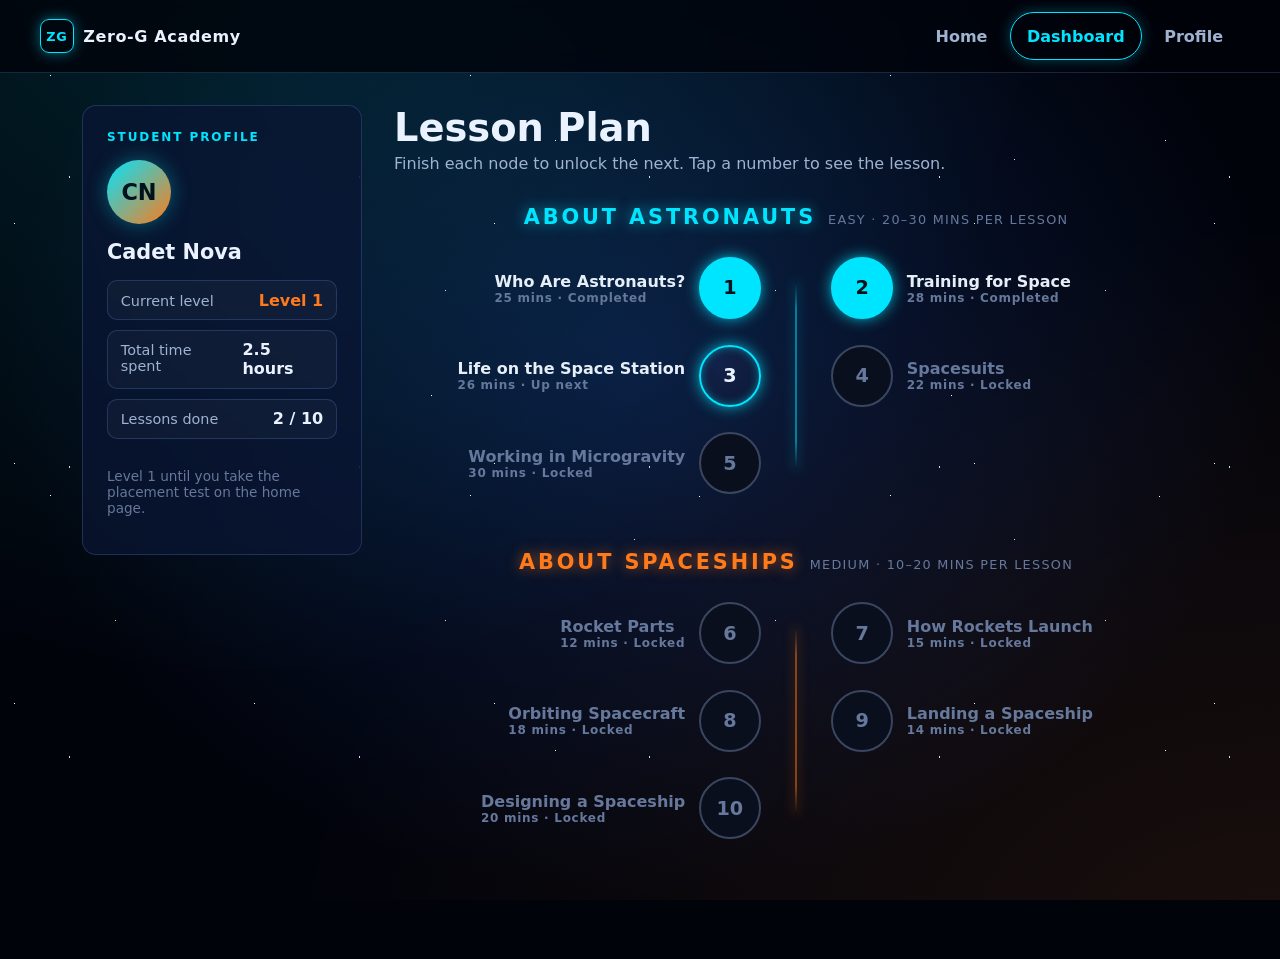
==== dashboard.html @ 6b1d4c98 "Implement platform UI, placement test, and lesson skill tree Co-Authored-By: Claude Haiku 5.5 <norep" ====
<!doctype html>
<html lang="en">
<head>
  <meta charset="utf-8">
  <meta name="viewport" content="width=device-width, initial-scale=1, viewport-fit=cover">
  <title>Dashboard | Zero-G Academy</title>
  <link rel="stylesheet" href="styles.css">
</head>
<body>

  <header class="topnav">
    <a class="brand" href="index.html">
      <span class="brand-mark" aria-hidden="true">ZG</span>
      <span>Zero-G Academy</span>
    </a>
    <nav aria-label="Main">
      <ul class="nav-links">
        <li><a class="nav-link" href="index.html">Home</a></li>
        <li><a class="nav-link" href="dashboard.html" aria-current="page">Dashboard</a></li>
        <li><a class="nav-link" href="#profile">Profile</a></li>
      </ul>
    </nav>
  </header>

  <div class="dash-layout">

    <aside id="profile" class="profile" aria-labelledby="profile-title">
      <h2 id="profile-title">Student Profile</h2>
      <div class="avatar" aria-hidden="true">CN</div>
      <p id="profile-name" class="profile-name">Cadet Nova</p>
      <dl class="stat-list">
        <div class="stat">
          <dt>Current level</dt>
          <dd id="stat-level" class="accent">Level 1</dd>
        </div>
        <div class="stat">
          <dt>Total time spent</dt>
          <dd id="stat-time">2.5 hours</dd>
        </div>
        <div class="stat">
          <dt>Lessons done</dt>
          <dd id="stat-done">0 / 10</dd>
        </div>
      </dl>
      <p id="placement-note" class="small"></p>
    </aside>

    <main class="dash-main">
      <div class="dash-head">
        <h1>Lesson Plan</h1>
        <p>Finish each node to unlock the next. Tap a number to see the lesson.</p>
      </div>
      <div id="tree"></div>
    </main>

  </div>

  <!-- Lesson detail modal -->
  <dialog id="lesson-dialog" aria-labelledby="lesson-title">
    <div class="modal-body">
      <div class="modal-image" id="lesson-image" role="img" aria-label="Placeholder image">Image coming soon</div>
      <div>
        <p id="lesson-kicker" class="kicker"></p>
        <h2 id="lesson-title" class="modal-title"></h2>
      </div>
      <p id="lesson-description" class="modal-text"></p>
      <div class="meta-row">
        <span id="lesson-time" class="pill"></span>
        <span id="lesson-status" class="pill"></span>
      </div>
      <ul id="lesson-submodules" class="submodules" aria-label="Sub-modules"></ul>
      <p id="lesson-note" class="modal-note" role="status" aria-live="polite"></p>
      <div class="modal-actions">
        <button id="lesson-close" class="btn btn-orange-ghost" type="button">Close</button>
        <button id="lesson-start" class="btn btn-cyan" type="button">Start lesson</button>
      </div>
    </div>
  </dialog>

  <script>
    (() => {
      const PROFILE_KEY = "zga.profile.v1";

      /** Mock student data. Total time is 150 minutes, shown as 2.5 hours. */
      const MOCK = {
        username: "Cadet Nova",
        totalMinutes: 150,
        completedIds: [1, 2],     // mock progress: nodes 1 and 2 are done
      };

      const GROUPS = {
        astronauts: { title: "About Astronauts", difficulty: "Easy", window: "20–30 mins", tier: "easy" },
        spaceships: { title: "About Spaceships", difficulty: "Medium", window: "10–20 mins", tier: "medium" },
      };

      /** Nodes 1–10 in path order. `minutes` is the estimate and sits inside the group's window. */
      const LESSONS = [
        { id: 1,  group: "astronauts", title: "Who Are Astronauts?",
          description: "Meet the people trained to live and work in space.", minutes: 25 },
        { id: 2,  group: "astronauts", title: "Training for Space",
          description: "See how astronauts practise for weightlessness, teamwork and emergencies.", minutes: 28 },
        { id: 3,  group: "astronauts", title: "Life on the Space Station",
          description: "Explore daily routines, sleep and exercise aboard the International Space Station.", minutes: 26 },
        { id: 4,  group: "astronauts", title: "Spacesuits",
          description: "Learn why a spacesuit is a tiny spaceship that keeps you alive outside.", minutes: 22 },
        { id: 5,  group: "astronauts", title: "Working in Microgravity",
          description: "Discover how tools, food and bodies behave when everything floats.", minutes: 30 },
        { id: 6,  group: "spaceships", title: "Rocket Parts",
          description: "Name the main parts of a rocket: engines, fuel tanks and the nose cone.", minutes: 12 },
        { id: 7,  group: "spaceships", title: "How Rockets Launch",
          description: "Follow a launch from the pad to orbit, step by step.", minutes: 15 },
        { id: 8,  group: "spaceships", title: "Orbiting Spacecraft",
          description: "Find out why spacecraft keep moving around Earth instead of falling down.", minutes: 18 },
        { id: 9,  group: "spaceships", title: "Landing a Spaceship",
          description: "Understand heat shields, parachutes and landing legs.", minutes: 14 },
        { id: 10, group: "spaceships", title: "Designing a Spaceship",
          description: "Sketch a spaceship that carries people safely on a long trip.", minutes: 20 },
      ];

      const $ = (id) => document.getElementById(id);
      const dialog = $("lesson-dialog");

      /** Sequential rule: a node is done if completed, current if it is the first not done, else locked. */
      function statusOf(id) {
        if (MOCK.completedIds.includes(id)) return "done";
        const firstOpen = LESSONS.find((l) => !MOCK.completedIds.includes(l.id));
        return firstOpen && firstOpen.id === id ? "current" : "locked";
      }

      const STATUS_TEXT = { done: "Completed", current: "Up next", locked: "Locked" };

      function readProfile() {
        try {
          return JSON.parse(localStorage.getItem(PROFILE_KEY) || "{}");
        } catch {
          return {};
        }
      }

      function renderProfile() {
        const profile = readProfile();
        const hasLevel = Number.isInteger(profile.placementLevel);

        $("profile-name").textContent = MOCK.username;
        $("stat-level").textContent = `Level ${hasLevel ? profile.placementLevel : 1}`;
        $("stat-time").textContent = `${(MOCK.totalMinutes / 60).toFixed(1)} hours`;
        $("stat-done").textContent = `${MOCK.completedIds.length} / ${LESSONS.length}`;
        $("placement-note").textContent = hasLevel
          ? `Starting level from your placement test (${profile.placementScore} of 5 right).`
          : "Level 1 until you take the placement test on the home page.";
      }

      /** Build the two tier groups with the zig-zag node path. */
      function renderTree() {
        const tree = $("tree");
        for (const [key, group] of Object.entries(GROUPS)) {
          const section = document.createElement("section");
          section.className = `tree-group ${group.tier}`;
          section.setAttribute("aria-labelledby", `group-${key}`);

          const head = document.createElement("header");
          head.className = "group-head";
          const h2 = document.createElement("h2");
          h2.id = `group-${key}`;
          h2.textContent = group.title;
          const meta = document.createElement("span");
          meta.textContent = `${group.difficulty} · ${group.window} per lesson`;
          head.append(h2, meta);

          const list = document.createElement("ol");
          list.className = "nodes";

          LESSONS.filter((l) => l.group === key).forEach((lesson) => {
            const status = statusOf(lesson.id);

            const item = document.createElement("li");

            const node = document.createElement("button");
            node.type = "button";
            node.className = `node is-${status}`;
            node.textContent = String(lesson.id);
            node.setAttribute(
              "aria-label",
              `Lesson ${lesson.id}: ${lesson.title}, ${STATUS_TEXT[status]}, about ${lesson.minutes} minutes`,
            );
            node.addEventListener("click", () => openLesson(lesson));

            const label = document.createElement("span");
            label.className = "node-label";
            label.textContent = lesson.title;
            const time = document.createElement("small");
            time.textContent = `${lesson.minutes} mins · ${STATUS_TEXT[status]}`;
            label.append(time);

            item.append(node, label);
            list.append(item);
          });

          section.append(head, list);
          tree.append(section);
        }
      }

      /** Open the detail modal for one lesson. */
      function openLesson(lesson) {
        const group = GROUPS[lesson.group];
        const status = statusOf(lesson.id);

        dialog.dataset.tier = group.tier;
        $("lesson-kicker").textContent = `Node ${lesson.id} · ${group.title} · ${group.difficulty}`;
        $("lesson-title").textContent = lesson.title;
        $("lesson-image").setAttribute("aria-label", `Placeholder image for ${lesson.title}`);
        $("lesson-description").textContent = lesson.description;
        $("lesson-time").textContent = `Estimated time: ${lesson.minutes} mins`;
        $("lesson-status").textContent = STATUS_TEXT[status];
        $("lesson-note").textContent = "";

        const subs = [
          ["Video", `Short video: ${lesson.title}`],
          ["Quiz", "5-question quiz"],
          ["Simulation", `Hands-on simulation: ${lesson.title}`],
        ];
        $("lesson-submodules").replaceChildren(
          ...subs.map(([type, text]) => {
            const li = document.createElement("li");
            const t = document.createElement("span");
            t.className = "type";
            t.textContent = type;
            const d = document.createElement("span");
            d.textContent = text;
            li.append(t, d);
            return li;
          }),
        );

        const start = $("lesson-start");
        const locked = status === "locked";
        start.disabled = locked;
        start.onclick = () => {
          // TODO(lessons): route to the lesson player for lesson.id.
          $("lesson-note").textContent = `"${lesson.title}" is coming soon.`;
        };
        if (locked) $("lesson-note").textContent = "Finish the previous node to unlock this lesson.";

        dialog.showModal();
      }

      $("lesson-close").addEventListener("click", () => dialog.close());
      dialog.addEventListener("click", (event) => {
        if (event.target === dialog) dialog.close();
      });

      renderProfile();
      renderTree();
    })();
  </script>
</body>
</html>
---- styles.css ----
/*
 * styles.css — Zero-G Academy shared styles (landing page + dashboard).
 * Dark, cinematic space look: deep blues, starry placeholders, neon cyan and orange accents.
 */

/* ---------- Design tokens ---------- */
:root {
  --space-0: #01030B;
  --space-1: #050B1F;
  --deep-blue: #0A1A3F;
  --panel: rgba(10, 22, 52, 0.72);
  --panel-solid: #0B1733;
  --line: rgba(120, 170, 255, 0.2);
  --line-strong: rgba(120, 170, 255, 0.45);

  --text: #EAF2FF;
  --muted: #9FB3D1;
  --dim: #66789B;

  --cyan: #00E5FF;
  --orange: #FF7A1A;
  --done: #00E5FF;          /* completed lessons use a solid cyan fill */
  --locked: #3A4660;
  --danger: #FF5C7A;
  --ok: #5CFFB0;

  --font: "Inter", "Segoe UI", system-ui, -apple-system, Roboto, Arial, sans-serif;
  --tap: 48px;
  --radius: 14px;
  color-scheme: dark;
}

[hidden] { display: none !important; }
*, *::before, *::after { box-sizing: border-box; }

/* ---------- Page ground: starfield placeholders (pure CSS) ---------- */
html, body {
  margin: 0;
  min-height: 100%;
  font-family: var(--font);
  color: var(--text);
  background-color: var(--space-0);
  background-image:
    radial-gradient(1px 1px at 12% 18%, #fff 50%, transparent 51%),
    radial-gradient(1.5px 1.5px at 67% 42%, #cfe9ff 50%, transparent 51%),
    radial-gradient(1px 1px at 83% 76%, #fff 50%, transparent 51%),
    radial-gradient(1px 1px at 35% 88%, #ffd9b8 50%, transparent 51%),
    radial-gradient(1px 1px at 52% 8%, #fff 50%, transparent 51%),
    radial-gradient(1.5px 1.5px at 24% 61%, #bfe6ff 50%, transparent 51%),
    radial-gradient(1px 1px at 91% 23%, #fff 50%, transparent 51%),
    radial-gradient(1px 1px at 6% 93%, #fff 50%, transparent 51%),
    radial-gradient(ellipse at 20% -10%, rgba(0, 229, 255, 0.14), transparent 55%),
    radial-gradient(ellipse at 100% 110%, rgba(255, 122, 26, 0.10), transparent 55%),
    radial-gradient(ellipse at 50% 40%, var(--deep-blue) 0%, transparent 70%);
  background-size:
    420px 420px, 380px 380px, 520px 520px, 330px 330px, 460px 460px,
    290px 290px, 610px 610px, 240px 240px,
    100% 100%, 100% 100%, 100% 100%;
  background-attachment: fixed;
}

a { color: var(--cyan); }

:focus-visible {
  outline: 2px solid var(--cyan);
  outline-offset: 3px;
}

/* ---------- Top navigation (shared) ---------- */
.topnav {
  position: sticky;
  top: 0;
  z-index: 20;
  display: flex;
  flex-wrap: wrap;
  align-items: center;
  justify-content: space-between;
  gap: 0.75rem 1.5rem;
  padding: 0.75rem clamp(1rem, 4vw, 2.5rem);
  background: rgba(1, 3, 11, 0.8);
  backdrop-filter: blur(10px);
  border-bottom: 1px solid var(--line);
}

.brand {
  display: flex;
  align-items: center;
  gap: 0.6rem;
  color: var(--text);
  font-weight: 800;
  letter-spacing: 0.04em;
  text-decoration: none;
}

.brand-mark {
  display: grid;
  place-items: center;
  width: 2.1rem;
  height: 2.1rem;
  border: 1px solid var(--cyan);
  border-radius: 9px;
  color: var(--cyan);
  font-size: 0.8rem;
  box-shadow: 0 0 14px rgba(0, 229, 255, 0.45);
}

.nav-links {
  display: flex;
  flex-wrap: wrap;
  align-items: center;
  gap: 0.35rem;
  list-style: none;
  margin: 0;
  padding: 0;
}

.nav-link {
  display: inline-flex;
  align-items: center;
  min-height: var(--tap);
  padding: 0 1rem;
  color: var(--muted);
  font-weight: 600;
  text-decoration: none;
  border: 1px solid transparent;
  border-radius: 999px;
  transition: color 0.18s, border-color 0.18s, box-shadow 0.18s;
}

.nav-link:hover { color: var(--text); }

.nav-link[aria-current="page"] {
  color: var(--cyan);
  border-color: var(--cyan);
  box-shadow: 0 0 14px rgba(0, 229, 255, 0.3);
}

/* ---------- Buttons ---------- */
.btn {
  display: inline-flex;
  align-items: center;
  justify-content: center;
  gap: 0.4rem;
  min-height: var(--tap);
  min-width: 8rem;
  padding: 0 1.4rem;
  font: inherit;
  font-weight: 700;
  letter-spacing: 0.08em;
  text-transform: uppercase;
  text-decoration: none;
  border-radius: 999px;
  border: 1px solid transparent;
  cursor: pointer;
  transition: box-shadow 0.18s ease, background 0.18s ease, opacity 0.18s ease;
}

.btn-cyan {
  color: #00121C;
  background: var(--cyan);
  box-shadow: 0 0 16px rgba(0, 229, 255, 0.45);
}
.btn-cyan:hover { box-shadow: 0 0 26px rgba(0, 229, 255, 0.75); }

.btn-orange-ghost {
  color: var(--orange);
  background: transparent;
  border-color: var(--orange);
}
.btn-orange-ghost:hover { box-shadow: 0 0 14px rgba(255, 122, 26, 0.4); }

.btn[aria-disabled="true"] {
  opacity: 0.45;
  cursor: not-allowed;
  box-shadow: none;
}

.btn:disabled { opacity: 0.45; cursor: not-allowed; box-shadow: none; }

/* ---------- Landing: hero ---------- */
.hero {
  text-align: center;
  padding: clamp(3rem, 9vw, 6rem) clamp(1rem, 4vw, 2rem) 3rem;
}

.hero h1 {
  margin: 0 0 0.75rem;
  font-size: clamp(2.4rem, 7vw, 4.2rem);
  font-weight: 800;
  letter-spacing: 0.01em;
  text-shadow: 0 0 28px rgba(0, 229, 255, 0.35);
}

.hero .tagline {
  max-width: 36rem;
  margin: 0 auto 2rem;
  color: var(--muted);
  font-size: 1.2rem;
  line-height: 1.5;
}

.hero-actions {
  display: flex;
  flex-wrap: wrap;
  justify-content: center;
  gap: 0.75rem;
}

.section {
  width: min(100%, 1040px);
  margin: 0 auto;
  padding: 2.5rem clamp(1rem, 4vw, 2rem);
}

.section h2 {
  margin: 0 0 1.25rem;
  font-size: 1.7rem;
  font-weight: 800;
  text-align: center;
}

/* ---------- About cards ---------- */
.card-grid {
  display: grid;
  grid-template-columns: repeat(auto-fit, minmax(230px, 1fr));
  gap: 1.25rem;
}

.card {
  padding: 1.5rem;
  background: var(--panel);
  border: 1px solid var(--line);
  border-radius: var(--radius);
  backdrop-filter: blur(6px);
}

.card h3 {
  margin: 0 0 0.5rem;
  font-size: 1.15rem;
  color: var(--cyan);
}

.card p {
  margin: 0;
  color: var(--muted);
  line-height: 1.55;
}

/* ---------- Footer / Contact ---------- */
.site-footer {
  margin-top: 2.5rem;
  padding: 2.5rem clamp(1rem, 4vw, 2rem);
  background: rgba(1, 3, 11, 0.85);
  border-top: 1px solid var(--line);
}

.site-footer .inner {
  width: min(100%, 1040px);
  margin: 0 auto;
  display: grid;
  gap: 0.5rem;
  text-align: center;
}

.site-footer h2 {
  margin: 0;
  font-size: 1.3rem;
  color: var(--orange);
}

.site-footer p {
  margin: 0;
  color: var(--muted);
}

.small { font-size: 0.85rem; color: var(--dim); }

/* ---------- Shared modal (dialog) ---------- */
dialog {
  width: min(560px, calc(100vw - 2rem));
  max-height: calc(100vh - 2rem);
  padding: 0;
  color: var(--text);
  background: var(--panel-solid);
  border: 1px solid var(--tier, var(--cyan));
  border-radius: 18px;
  box-shadow: 0 0 50px -8px var(--tier, var(--cyan));
}

dialog::backdrop {
  background: rgba(1, 3, 11, 0.75);
  backdrop-filter: blur(4px);
}

dialog[data-tier="easy"]   { --tier: var(--cyan); }
dialog[data-tier="medium"] { --tier: var(--orange); }

.modal-body {
  display: grid;
  gap: 1rem;
  padding: 1.5rem;
}

.modal-image {
  aspect-ratio: 16 / 9;
  display: grid;
  place-items: center;
  padding: 1rem;
  text-align: center;
  font-size: 0.85rem;
  letter-spacing: 0.1em;
  text-transform: uppercase;
  color: var(--dim);
  background:
    radial-gradient(ellipse at 30% 20%, color-mix(in srgb, var(--tier, var(--cyan)) 22%, transparent), transparent 65%),
    var(--deep-blue);
  border: 1px dashed color-mix(in srgb, var(--tier, var(--cyan)) 55%, transparent);
  border-radius: 12px;
}

.kicker {
  margin: 0;
  font-size: 0.75rem;
  font-weight: 700;
  letter-spacing: 0.16em;
  text-transform: uppercase;
  color: var(--tier, var(--cyan));
}

.modal-title {
  margin: 0.2rem 0 0;
  font-size: 1.6rem;
  font-weight: 800;
}

.modal-text {
  margin: 0;
  color: var(--muted);
  line-height: 1.55;
}

.meta-row {
  display: flex;
  flex-wrap: wrap;
  gap: 0.5rem;
  font-size: 0.9rem;
  color: var(--text);
}

.pill {
  display: inline-flex;
  align-items: center;
  padding: 0.25rem 0.75rem;
  border: 1px solid var(--line-strong);
  border-radius: 999px;
  color: var(--muted);
}

.submodules {
  display: grid;
  gap: 0.5rem;
  margin: 0;
  padding: 0;
  list-style: none;
}

.submodules li {
  display: flex;
  align-items: center;
  gap: 0.75rem;
  padding: 0.6rem 0.8rem;
  background: rgba(255, 255, 255, 0.03);
  border: 1px solid var(--line);
  border-radius: 10px;
}

.submodules .type {
  flex: none;
  min-width: 6.5rem;
  font-size: 0.72rem;
  font-weight: 800;
  letter-spacing: 0.14em;
  text-transform: uppercase;
  color: var(--tier, var(--cyan));
}

.modal-note {
  min-height: 1.4rem;
  margin: 0;
  color: var(--orange);
  font-weight: 600;
}

.modal-actions {
  display: flex;
  flex-wrap: wrap;
  justify-content: flex-end;
  gap: 0.75rem;
}

/* ---------- Placement test ---------- */
.quiz-dialog { --tier: var(--cyan); }

.quiz-body {
  display: grid;
  gap: 1.1rem;
  padding: 1.5rem;
}

.quiz-progress {
  height: 6px;
  overflow: hidden;
  background: rgba(255, 255, 255, 0.08);
  border-radius: 999px;
}

.quiz-progress span {
  display: block;
  height: 100%;
  width: 0;
  background: linear-gradient(90deg, var(--cyan), var(--orange));
  box-shadow: 0 0 10px rgba(0, 229, 255, 0.5);
  transition: width 0.3s ease;
}

.quiz-count {
  margin: 0;
  font-size: 0.75rem;
  font-weight: 700;
  letter-spacing: 0.16em;
  text-transform: uppercase;
  color: var(--cyan);
}

.quiz-question {
  margin: 0;
  font-size: 1.3rem;
  font-weight: 700;
  line-height: 1.35;
}

.choices {
  display: grid;
  gap: 0.6rem;
  margin: 0;
  padding: 0;
  list-style: none;
}

.choice {
  width: 100%;
  min-height: 52px;
  padding: 0.7rem 1rem;
  font: inherit;
  font-size: 1.05rem;
  text-align: left;
  color: var(--text);
  background: rgba(255, 255, 255, 0.03);
  border: 1px solid var(--line-strong);
  border-radius: 12px;
  cursor: pointer;
  transition: border-color 0.18s, background 0.18s, box-shadow 0.18s;
}

.choice:hover:not(:disabled) {
  border-color: var(--cyan);
  background: rgba(0, 229, 255, 0.07);
}

.choice:disabled { cursor: default; }
.choice.is-correct { border-color: var(--ok); background: rgba(92, 255, 176, 0.1); }
.choice.is-wrong { border-color: var(--danger); background: rgba(255, 92, 122, 0.1); }

.quiz-feedback {
  min-height: 1.5rem;
  margin: 0;
  font-weight: 600;
  line-height: 1.4;
}

.quiz-feedback.ok { color: var(--ok); }
.quiz-feedback.bad { color: var(--danger); }

.quiz-source {
  margin: 0;
  font-size: 0.8rem;
  color: var(--dim);
}

.result-level {
  margin: 0;
  font-size: 3rem;
  font-weight: 800;
  color: var(--orange);
  text-shadow: 0 0 22px rgba(255, 122, 26, 0.45);
  text-align: center;
}

.result-text {
  margin: 0;
  text-align: center;
  color: var(--muted);
  line-height: 1.5;
}

/* ---------- Dashboard layout ---------- */
.dash-layout {
  width: min(100%, 1180px);
  margin: 0 auto;
  padding: 2rem clamp(1rem, 4vw, 2rem) 4rem;
  display: grid;
  grid-template-columns: 280px minmax(0, 1fr);
  gap: 2rem;
  align-items: start;
}

.profile {
  position: sticky;
  top: 5.5rem;
  display: grid;
  gap: 1rem;
  padding: 1.5rem;
  background: var(--panel);
  border: 1px solid var(--line);
  border-radius: var(--radius);
  backdrop-filter: blur(6px);
  scroll-margin-top: 5rem;
}

.profile h2 {
  margin: 0;
  font-size: 0.75rem;
  letter-spacing: 0.16em;
  text-transform: uppercase;
  color: var(--cyan);
}

.avatar {
  width: 64px;
  height: 64px;
  display: grid;
  place-items: center;
  font-size: 1.4rem;
  font-weight: 800;
  color: #00121C;
  background: linear-gradient(135deg, var(--cyan), var(--orange));
  border-radius: 50%;
  box-shadow: 0 0 20px rgba(0, 229, 255, 0.35);
}

.profile-name {
  margin: 0;
  font-size: 1.3rem;
  font-weight: 800;
}

.stat-list {
  display: grid;
  gap: 0.6rem;
  margin: 0;
  padding: 0;
}

.stat {
  display: flex;
  justify-content: space-between;
  align-items: baseline;
  gap: 0.75rem;
  padding: 0.6rem 0.8rem;
  background: rgba(255, 255, 255, 0.03);
  border: 1px solid var(--line);
  border-radius: 10px;
}

.stat dt { color: var(--muted); font-size: 0.9rem; }
.stat dd { margin: 0; font-weight: 800; color: var(--text); }
.stat dd.accent { color: var(--orange); }

.dash-main { min-width: 0; }

.dash-head h1 {
  margin: 0 0 0.25rem;
  font-size: clamp(1.8rem, 4vw, 2.4rem);
  font-weight: 800;
}

.dash-head p {
  margin: 0 0 2rem;
  color: var(--muted);
}

/* ---------- Skill tree ---------- */
.tree-group {
  --tier: var(--cyan);
  margin-bottom: 3.5rem;
}

.tree-group.medium { --tier: var(--orange); }

.group-head {
  display: flex;
  align-items: baseline;
  justify-content: center;
  flex-wrap: wrap;
  gap: 0.25rem 0.75rem;
  margin: 0 0 1.75rem;
  text-align: center;
}

.group-head h2 {
  margin: 0;
  font-size: 1.3rem;
  text-transform: uppercase;
  letter-spacing: 0.14em;
  color: var(--tier);
  text-shadow: 0 0 14px color-mix(in srgb, var(--tier) 60%, transparent);
}

.group-head span {
  font-size: 0.8rem;
  letter-spacing: 0.1em;
  text-transform: uppercase;
  color: var(--dim);
}

/* Two-column zig-zag path with a central spine. */
.nodes {
  position: relative;
  list-style: none;
  margin: 0;
  padding: 0;
  display: grid;
  grid-template-columns: 1fr 1fr;
  row-gap: 1.6rem;
}

.nodes::before {
  content: "";
  position: absolute;
  top: 1.5rem;
  bottom: 1.5rem;
  left: 50%;
  width: 2px;
  transform: translateX(-1px);
  background: linear-gradient(to bottom, transparent, var(--tier) 15%, var(--tier) 85%, transparent);
  box-shadow: 0 0 12px var(--tier);
  opacity: 0.5;
}

.nodes li {
  position: relative;
  z-index: 1;
  display: flex;
  align-items: center;
  gap: 0.85rem;
}

.nodes li:nth-child(odd) {
  grid-column: 1;
  justify-self: end;
  flex-direction: row-reverse;
  padding-right: 2.2rem;
}

.nodes li:nth-child(even) {
  grid-column: 2;
  justify-self: start;
  padding-left: 2.2rem;
}

.node {
  flex: none;
  width: 62px;
  height: 62px;
  display: grid;
  place-items: center;
  padding: 0;
  font: 800 1.2rem/1 var(--font);
  color: var(--text);
  background: radial-gradient(circle at 35% 30%, #13224A, var(--panel-solid));
  border: 2px solid var(--tier);
  border-radius: 50%;
  cursor: pointer;
  box-shadow: 0 0 16px -2px var(--tier), inset 0 0 12px -4px var(--tier);
  transition: transform 0.18s ease, box-shadow 0.18s ease;
}

.node:hover,
.node:focus-visible {
  transform: scale(1.08);
  box-shadow: 0 0 28px 0 var(--tier), inset 0 0 14px -2px var(--tier);
}

/* Completed: solid fill. */
.node.is-done {
  color: #00121C;
  background: var(--tier);
}

/* Current (next up): pulsing ring. */
.node.is-current {
  animation: pulse 2.2s ease-in-out infinite;
}

/* Locked: greyed out, still opens the detail modal. */
.node.is-locked {
  color: var(--dim);
  border-color: var(--locked);
  background: #0A0F1E;
  box-shadow: none;
}

.node-label {
  font-weight: 600;
  font-size: 1rem;
  color: #E6EEF8;
}

.node-label small {
  display: block;
  font-size: 0.75rem;
  font-weight: 600;
  color: var(--dim);
  letter-spacing: 0.06em;
}

.node.is-locked + .node-label { color: var(--dim); }

@keyframes pulse {
  0%, 100% { box-shadow: 0 0 14px -2px var(--tier); }
  50% { box-shadow: 0 0 30px 2px var(--tier); }
}

/* ---------- Responsive ---------- */
@media (max-width: 860px) {
  .dash-layout { grid-template-columns: minmax(0, 1fr); }
  .profile { position: static; }
}

@media (max-width: 600px) {
  .topnav { justify-content: center; }
  .nav-link { padding: 0 0.7rem; }

  .nodes { grid-template-columns: minmax(0, 1fr); }
  .nodes::before { left: 30px; }
  .nodes li,
  .nodes li:nth-child(odd),
  .nodes li:nth-child(even) {
    grid-column: 1;
    justify-self: start;
    flex-direction: row;
    padding: 0;
  }
  .node { width: 60px; height: 60px; }

  .modal-actions .btn { flex: 1 1 8rem; }
}

@media (prefers-reduced-motion: reduce) {
  .node, .btn, .nav-link, .quiz-progress span { transition: none; }
  .node.is-current { animation: none; }
  .node:hover, .node:focus-visible { transform: none; }
}
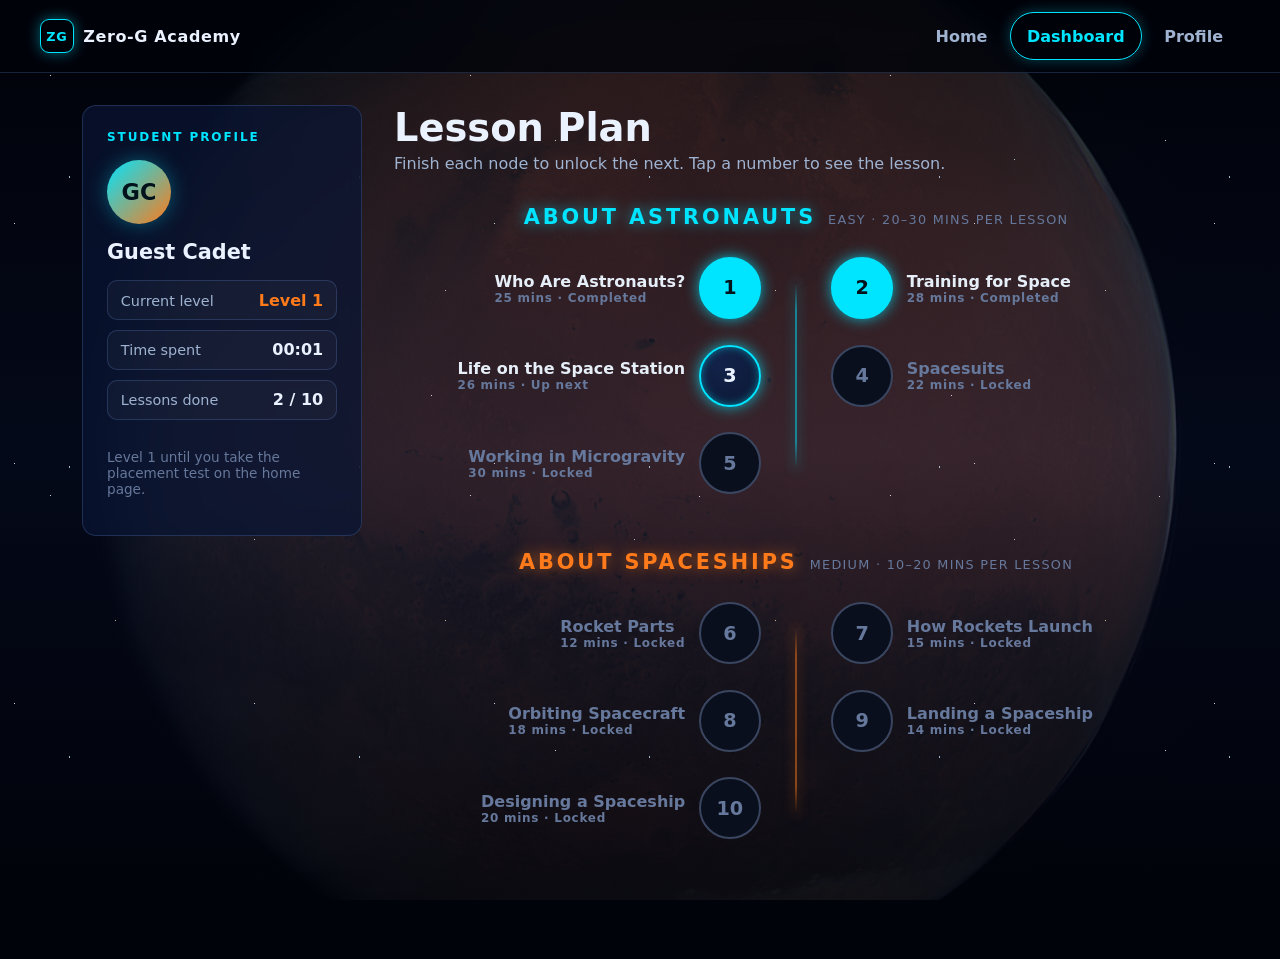
==== commit 4a7ecb29: "Add dynamic user name routing, live time tracker, and planetary background Co-Authored-By: Claude Ha" ====
--- a/dashboard.html
+++ b/dashboard.html
@@ -26,16 +26,16 @@
 
     <aside id="profile" class="profile" aria-labelledby="profile-title">
       <h2 id="profile-title">Student Profile</h2>
-      <div class="avatar" aria-hidden="true">CN</div>
-      <p id="profile-name" class="profile-name">Cadet Nova</p>
+      <div id="avatar" class="avatar" aria-hidden="true">GC</div>
+      <p id="profile-name" class="profile-name">Guest Cadet</p>
       <dl class="stat-list">
         <div class="stat">
           <dt>Current level</dt>
           <dd id="stat-level" class="accent">Level 1</dd>
         </div>
         <div class="stat">
-          <dt>Total time spent</dt>
-          <dd id="stat-time">2.5 hours</dd>
+          <dt>Time spent</dt>
+          <dd id="stat-time">00:00</dd>
         </div>
         <div class="stat">
           <dt>Lessons done</dt>
@@ -80,12 +80,11 @@
   <script>
     (() => {
       const PROFILE_KEY = "zga.profile.v1";
-
-      /** Mock student data. Total time is 150 minutes, shown as 2.5 hours. */
+      const GUEST_NAME = "Guest Cadet";
+
+      /** Mock progress. Nodes 1 and 2 are done; the rest follow the sequence. */
       const MOCK = {
-        username: "Cadet Nova",
-        totalMinutes: 150,
-        completedIds: [1, 2],     // mock progress: nodes 1 and 2 are done
+        completedIds: [1, 2],
       };
 
       const GROUPS = {
@@ -129,6 +128,7 @@
 
       const STATUS_TEXT = { done: "Completed", current: "Up next", locked: "Locked" };
 
+      /** Read the stored profile; storage can be blocked, so fail to an empty object. */
       function readProfile() {
         try {
           return JSON.parse(localStorage.getItem(PROFILE_KEY) || "{}");
@@ -137,17 +137,51 @@
         }
       }
 
+      /** Initials for the avatar: first letter of the first two words. */
+      function initialsFor(name) {
+        const parts = name.split(" ").filter(Boolean);
+        const letters = parts.slice(0, 2).map((p) => p[0].toUpperCase());
+        return letters.join("") || "GC";
+      }
+
+      /** Inject the saved cadet name, level and lesson count into the profile sidebar. */
       function renderProfile() {
         const profile = readProfile();
+        const name = typeof profile.name === "string" && profile.name.trim() ? profile.name.trim() : GUEST_NAME;
         const hasLevel = Number.isInteger(profile.placementLevel);
 
-        $("profile-name").textContent = MOCK.username;
+        $("profile-name").textContent = name;
+        $("avatar").textContent = initialsFor(name);
         $("stat-level").textContent = `Level ${hasLevel ? profile.placementLevel : 1}`;
-        $("stat-time").textContent = `${(MOCK.totalMinutes / 60).toFixed(1)} hours`;
         $("stat-done").textContent = `${MOCK.completedIds.length} / ${LESSONS.length}`;
         $("placement-note").textContent = hasLevel
           ? `Starting level from your placement test (${profile.placementScore} of 5 right).`
           : "Level 1 until you take the placement test on the home page.";
+      }
+
+      /** Format a number of seconds as MM:SS. Minutes keep counting past 59. */
+      function formatMMSS(totalSeconds) {
+        const minutes = Math.floor(totalSeconds / 60);
+        const seconds = totalSeconds % 60;
+        return `${String(minutes).padStart(2, "0")}:${String(seconds).padStart(2, "0")}`;
+      }
+
+      /**
+       * Live session timer. Starts at 00:00 and adds one second every tick.
+       * It pauses while the tab is hidden so it only counts time the cadet is looking at the page.
+       */
+      function startTimeTracker() {
+        const output = $("stat-time");
+        let elapsed = 0;
+        output.textContent = formatMMSS(elapsed);
+
+        const timerId = setInterval(() => {
+          if (document.hidden) return;
+          elapsed += 1;
+          output.textContent = formatMMSS(elapsed);
+        }, 1000);
+
+        window.addEventListener("pagehide", () => clearInterval(timerId));
       }
 
       /** Build the two tier groups with the zig-zag node path. */
@@ -251,6 +285,7 @@
       });
 
       renderProfile();
+      startTimeTracker();
       renderTree();
     })();
   </script>
--- a/styles.css
+++ b/styles.css
@@ -33,13 +33,43 @@
 [hidden] { display: none !important; }
 *, *::before, *::after { box-sizing: border-box; }
 
-/* ---------- Page ground: starfield placeholders (pure CSS) ---------- */
-html, body {
+/* ---------- Page ground: Mars photo under a dark overlay ---------- */
+/* Layers, back to front:
+   1. html colour (fallback while the photo loads)
+   2. body::before: Mars photo (ESA/MPS OSIRIS, CC BY-SA) with a dark semi-transparent overlay
+   3. body::after: faint starfield
+   All text and neon UI sit above these layers. */
+html {
+  background-color: var(--space-0);
+}
+
+body {
+  position: relative;
+  isolation: isolate;
   margin: 0;
   min-height: 100%;
   font-family: var(--font);
   color: var(--text);
-  background-color: var(--space-0);
+  background: transparent;
+}
+
+body::before {
+  content: "";
+  position: fixed;
+  inset: 0;
+  z-index: -2;
+  pointer-events: none;
+  background:
+    linear-gradient(180deg, rgba(1, 3, 11, 0.82) 0%, rgba(5, 11, 31, 0.8) 50%, rgba(1, 3, 11, 0.93) 100%),
+    url("src/assets/img/mars-osiris.jpg") center / cover no-repeat;
+}
+
+body::after {
+  content: "";
+  position: fixed;
+  inset: 0;
+  z-index: -1;
+  pointer-events: none;
   background-image:
     radial-gradient(1px 1px at 12% 18%, #fff 50%, transparent 51%),
     radial-gradient(1.5px 1.5px at 67% 42%, #cfe9ff 50%, transparent 51%),
@@ -48,15 +78,11 @@
     radial-gradient(1px 1px at 52% 8%, #fff 50%, transparent 51%),
     radial-gradient(1.5px 1.5px at 24% 61%, #bfe6ff 50%, transparent 51%),
     radial-gradient(1px 1px at 91% 23%, #fff 50%, transparent 51%),
-    radial-gradient(1px 1px at 6% 93%, #fff 50%, transparent 51%),
-    radial-gradient(ellipse at 20% -10%, rgba(0, 229, 255, 0.14), transparent 55%),
-    radial-gradient(ellipse at 100% 110%, rgba(255, 122, 26, 0.10), transparent 55%),
-    radial-gradient(ellipse at 50% 40%, var(--deep-blue) 0%, transparent 70%);
+    radial-gradient(1px 1px at 6% 93%, #fff 50%, transparent 51%);
   background-size:
-    420px 420px, 380px 380px, 520px 520px, 330px 330px, 460px 460px,
-    290px 290px, 610px 610px, 240px 240px,
-    100% 100%, 100% 100%, 100% 100%;
-  background-attachment: fixed;
+    420px 420px, 380px 380px, 520px 520px, 330px 330px,
+    460px 460px, 290px 290px, 610px 610px, 240px 240px;
+  opacity: 0.8;
 }
 
 a { color: var(--cyan); }
@@ -487,6 +513,46 @@
   color: var(--dim);
 }
 
+/* ---------- Cadet name step ---------- */
+.name-form {
+  display: grid;
+  gap: 1rem;
+  margin: 0;
+}
+
+.field-label {
+  font-size: 0.75rem;
+  font-weight: 700;
+  letter-spacing: 0.16em;
+  text-transform: uppercase;
+  color: var(--cyan);
+}
+
+.text-input {
+  width: 100%;
+  min-height: var(--tap);
+  padding: 0.7rem 1rem;
+  font: inherit;
+  font-size: 1.1rem;
+  color: var(--text);
+  background: rgba(255, 255, 255, 0.04);
+  border: 1px solid var(--line-strong);
+  border-radius: 12px;
+  transition: border-color 0.18s, box-shadow 0.18s;
+}
+
+.text-input::placeholder { color: var(--dim); }
+
+.text-input:focus {
+  outline: none;
+  border-color: var(--cyan);
+  box-shadow: 0 0 0 3px rgba(0, 229, 255, 0.2);
+}
+
+.text-input[aria-invalid="true"] {
+  border-color: var(--danger);
+}
+
 .result-level {
   margin: 0;
   font-size: 3rem;
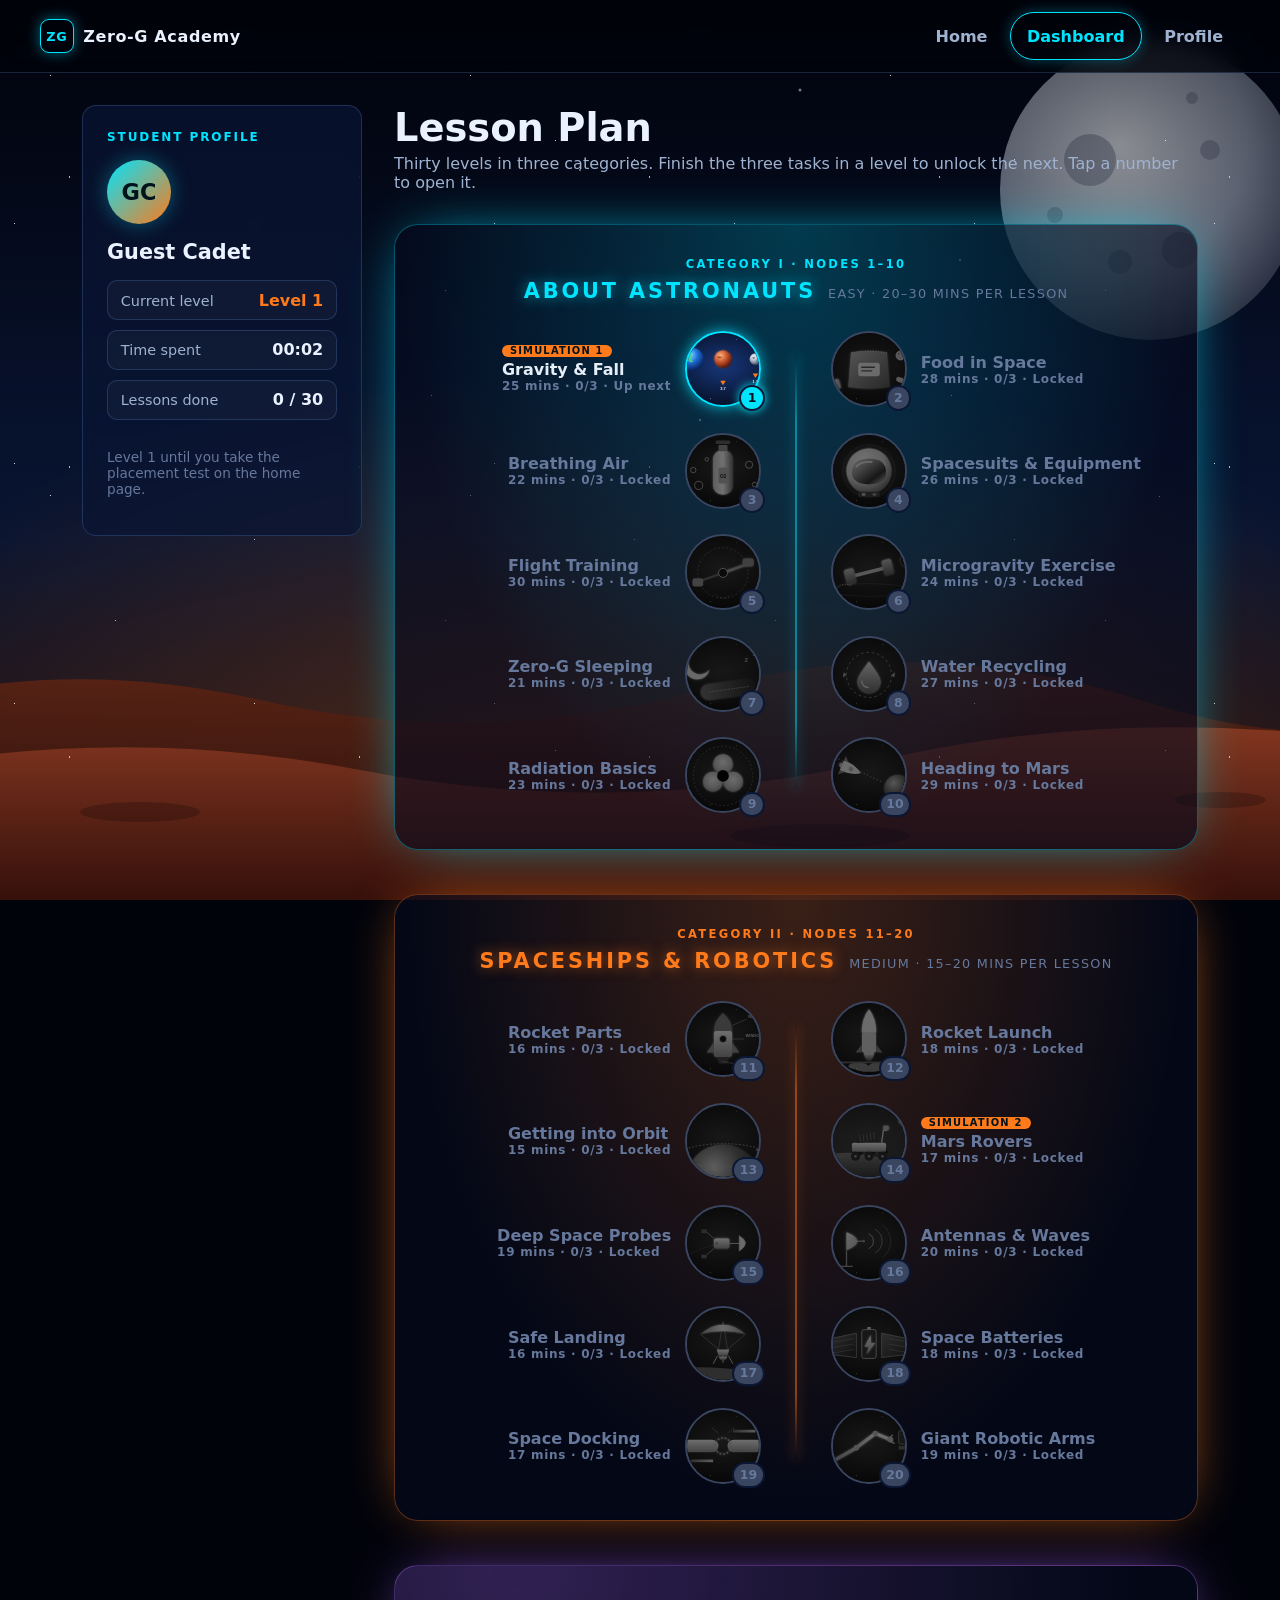
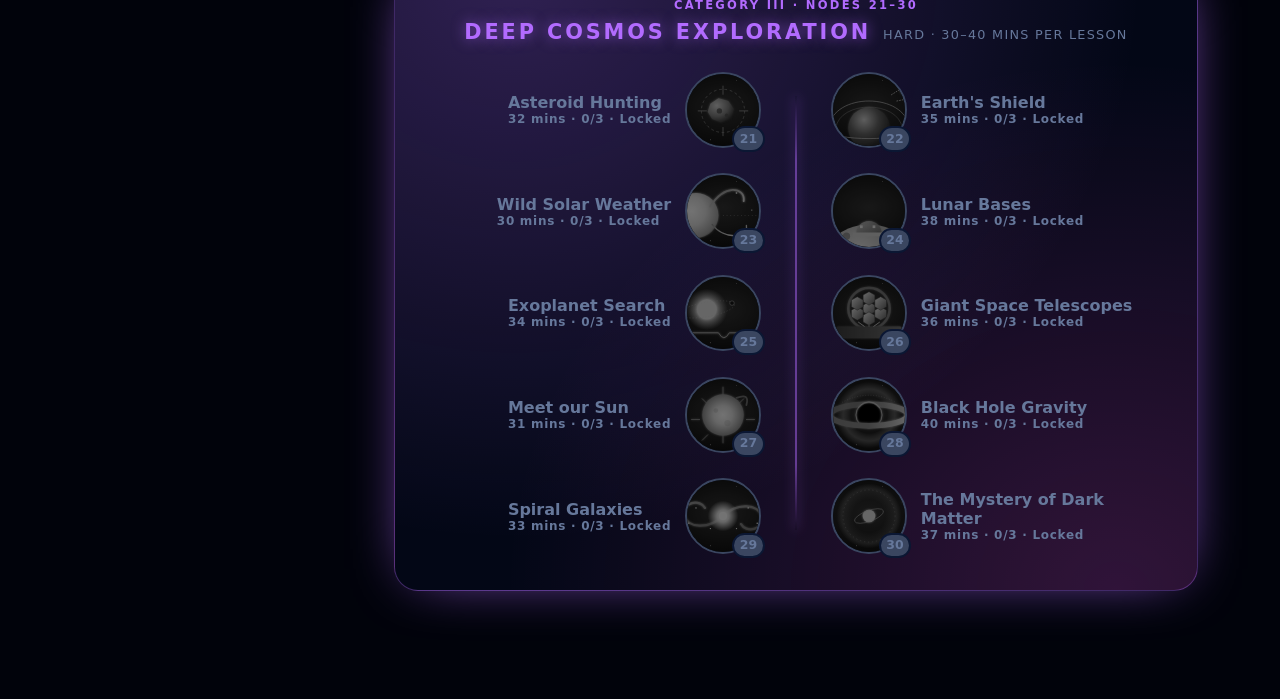
==== commit 5d196afc: "Expand roadmap to 30 levels and integrate beautiful dynamic vector graphics for all modules Co-Autho" ====
--- a/dashboard.html
+++ b/dashboard.html
@@ -5,8 +5,60 @@
   <meta name="viewport" content="width=device-width, initial-scale=1, viewport-fit=cover">
   <title>Dashboard | Zero-G Academy</title>
   <link rel="stylesheet" href="styles.css">
+  <script src="lesson-data.js"></script>
+  <script src="lesson-art.js"></script>
 </head>
-<body>
+<body class="has-scene">
+
+  <!-- Background scene: deep space, a cratered Moon and a red Mars horizon (layered SVG) -->
+  <div class="scene" aria-hidden="true">
+    <svg viewBox="0 0 1600 900" preserveAspectRatio="xMidYMax slice" xmlns="http://www.w3.org/2000/svg">
+      <defs>
+        <linearGradient id="scene-sky" x1="0" y1="0" x2="0" y2="1">
+          <stop offset="0" stop-color="#02040E"/>
+          <stop offset=".6" stop-color="#0A1A3F"/>
+          <stop offset="1" stop-color="#2A0F0A"/>
+        </linearGradient>
+        <radialGradient id="scene-glow" cx="50%" cy="100%" r="60%">
+          <stop offset="0" stop-color="#FF7A1A" stop-opacity=".5"/>
+          <stop offset="1" stop-color="#FF7A1A" stop-opacity="0"/>
+        </radialGradient>
+        <radialGradient id="scene-moon" cx="40%" cy="35%" r="70%">
+          <stop offset="0" stop-color="#F4F6FA"/>
+          <stop offset=".6" stop-color="#9AA3B5"/>
+          <stop offset="1" stop-color="#3A4256"/>
+        </radialGradient>
+        <linearGradient id="scene-mars-far" x1="0" y1="0" x2="0" y2="1">
+          <stop offset="0" stop-color="#8A3418"/>
+          <stop offset="1" stop-color="#3A120A"/>
+        </linearGradient>
+        <linearGradient id="scene-mars-near" x1="0" y1="0" x2="0" y2="1">
+          <stop offset="0" stop-color="#C4502A"/>
+          <stop offset="1" stop-color="#5A1A0C"/>
+        </linearGradient>
+      </defs>
+      <rect width="1600" height="900" fill="url(#scene-sky)"/>
+      <rect width="1600" height="900" fill="url(#scene-glow)"/>
+      <g fill="#FFFFFF" opacity=".8">
+        <circle cx="120" cy="90" r="1.6"/><circle cx="310" cy="210" r="1.2"/><circle cx="520" cy="60" r="1.4"/>
+        <circle cx="740" cy="170" r="1"/><circle cx="960" cy="90" r="1.5"/><circle cx="1120" cy="260" r="1.1"/>
+        <circle cx="1480" cy="80" r="1.4"/><circle cx="1540" cy="330" r="1"/><circle cx="60" cy="380" r="1.1"/>
+        <circle cx="430" cy="360" r="1"/><circle cx="860" cy="420" r="1.2"/><circle cx="1010" cy="470" r="1"/>
+      </g>
+      <!-- Moon with craters -->
+      <circle cx="1310" cy="190" r="150" fill="url(#scene-moon)" opacity=".9"/>
+      <g fill="#5B6378" opacity=".45">
+        <circle cx="1250" cy="160" r="26"/><circle cx="1340" cy="250" r="18"/><circle cx="1280" cy="262" r="12"/>
+        <circle cx="1370" cy="150" r="10"/><circle cx="1215" cy="215" r="8"/><circle cx="1352" cy="98" r="6"/>
+      </g>
+      <!-- Mars horizon, two layers -->
+      <path d="M0 720 Q200 650 420 700 T860 690 T1300 700 T1600 680 V900 H0Z" fill="url(#scene-mars-far)" opacity=".9"/>
+      <path d="M0 780 Q260 720 520 770 T1040 760 T1600 750 V900 H0Z" fill="url(#scene-mars-near)"/>
+      <g fill="#3A120A" opacity=".35">
+        <ellipse cx="300" cy="812" rx="60" ry="10"/><ellipse cx="980" cy="836" rx="90" ry="12"/><ellipse cx="1380" cy="800" rx="46" ry="8"/>
+      </g>
+    </svg>
+  </div>
 
   <header class="topnav">
     <a class="brand" href="index.html">
@@ -39,7 +91,7 @@
         </div>
         <div class="stat">
           <dt>Lessons done</dt>
-          <dd id="stat-done">0 / 10</dd>
+          <dd id="stat-done">0 / 30</dd>
         </div>
       </dl>
       <p id="placement-note" class="small"></p>
@@ -48,7 +100,7 @@
     <main class="dash-main">
       <div class="dash-head">
         <h1>Lesson Plan</h1>
-        <p>Finish each node to unlock the next. Tap a number to see the lesson.</p>
+        <p>Thirty levels in three categories. Finish the three tasks in a level to unlock the next. Tap a number to open it.</p>
       </div>
       <div id="tree"></div>
     </main>
@@ -56,9 +108,9 @@
   </div>
 
   <!-- Lesson detail modal -->
-  <dialog id="lesson-dialog" aria-labelledby="lesson-title">
+  <dialog id="lesson-dialog" class="lesson-dialog" aria-labelledby="lesson-title">
     <div class="modal-body">
-      <div class="modal-image" id="lesson-image" role="img" aria-label="Placeholder image">Image coming soon</div>
+      <div id="lesson-art" class="lesson-art"></div>
       <div>
         <p id="lesson-kicker" class="kicker"></p>
         <h2 id="lesson-title" class="modal-title"></h2>
@@ -68,11 +120,24 @@
         <span id="lesson-time" class="pill"></span>
         <span id="lesson-status" class="pill"></span>
       </div>
+
+      <div class="task-progress">
+        <p id="task-count" class="task-count">0/3 tasks completed</p>
+        <div class="progress-track" aria-hidden="true"><span id="task-bar"></span></div>
+      </div>
       <ul id="lesson-submodules" class="submodules" aria-label="Sub-modules"></ul>
-      <p id="lesson-note" class="modal-note" role="status" aria-live="polite"></p>
+
+      <section id="study-panel" class="study-panel" data-state="idle" hidden>
+        <p class="study-status"><span class="spinner" aria-hidden="true"></span><span id="study-text"></span></p>
+        <div id="study-frame-wrap" class="study-frame" hidden>
+          <iframe id="study-frame" title="Lesson simulation" sandbox="allow-scripts allow-same-origin"></iframe>
+        </div>
+        <button id="study-retry" class="btn btn-orange-ghost" type="button" hidden>Check again</button>
+      </section>
+
       <div class="modal-actions">
         <button id="lesson-close" class="btn btn-orange-ghost" type="button">Close</button>
-        <button id="lesson-start" class="btn btn-cyan" type="button">Start lesson</button>
+        <button id="study-button" class="btn btn-cyan" type="button">Study</button>
       </div>
     </div>
   </dialog>
@@ -80,85 +145,104 @@
   <script>
     (() => {
       const PROFILE_KEY = "zga.profile.v1";
+      const TASKS_KEY = "zga.tasks.v1";
       const GUEST_NAME = "Guest Cadet";
-
-      /** Mock progress. Nodes 1 and 2 are done; the rest follow the sequence. */
-      const MOCK = {
-        completedIds: [1, 2],
-      };
-
-      const GROUPS = {
-        astronauts: { title: "About Astronauts", difficulty: "Easy", window: "20–30 mins", tier: "easy" },
-        spaceships: { title: "About Spaceships", difficulty: "Medium", window: "10–20 mins", tier: "medium" },
-      };
-
-      /** Nodes 1–10 in path order. `minutes` is the estimate and sits inside the group's window. */
-      const LESSONS = [
-        { id: 1,  group: "astronauts", title: "Who Are Astronauts?",
-          description: "Meet the people trained to live and work in space.", minutes: 25 },
-        { id: 2,  group: "astronauts", title: "Training for Space",
-          description: "See how astronauts practise for weightlessness, teamwork and emergencies.", minutes: 28 },
-        { id: 3,  group: "astronauts", title: "Life on the Space Station",
-          description: "Explore daily routines, sleep and exercise aboard the International Space Station.", minutes: 26 },
-        { id: 4,  group: "astronauts", title: "Spacesuits",
-          description: "Learn why a spacesuit is a tiny spaceship that keeps you alive outside.", minutes: 22 },
-        { id: 5,  group: "astronauts", title: "Working in Microgravity",
-          description: "Discover how tools, food and bodies behave when everything floats.", minutes: 30 },
-        { id: 6,  group: "spaceships", title: "Rocket Parts",
-          description: "Name the main parts of a rocket: engines, fuel tanks and the nose cone.", minutes: 12 },
-        { id: 7,  group: "spaceships", title: "How Rockets Launch",
-          description: "Follow a launch from the pad to orbit, step by step.", minutes: 15 },
-        { id: 8,  group: "spaceships", title: "Orbiting Spacecraft",
-          description: "Find out why spacecraft keep moving around Earth instead of falling down.", minutes: 18 },
-        { id: 9,  group: "spaceships", title: "Landing a Spaceship",
-          description: "Understand heat shields, parachutes and landing legs.", minutes: 14 },
-        { id: 10, group: "spaceships", title: "Designing a Spaceship",
-          description: "Sketch a spaceship that carries people safely on a long trip.", minutes: 20 },
-      ];
+      const MISSION_ONE_URL = "mission1.html";
+
+      const { CATEGORIES, LESSONS, TASK_KEYS } = window.ZGA_LESSONS;
+      const ART = window.ZGA_ART;
+      const TASK_LABELS = { video: "Video", quiz: "Quiz", simulation: "Simulation" };
+      const STATUS_TEXT = { done: "Completed", current: "Up next", locked: "Locked" };
 
       const $ = (id) => document.getElementById(id);
       const dialog = $("lesson-dialog");
-
-      /** Sequential rule: a node is done if completed, current if it is the first not done, else locked. */
+      let artCounter = 0;
+      let activeId = null;
+
+      /* ---------- Storage (fails quietly if blocked) ---------- */
+      function readJSON(key, fallback) {
+        try {
+          const value = JSON.parse(localStorage.getItem(key));
+          return value ?? fallback;
+        } catch {
+          return fallback;
+        }
+      }
+
+      function writeJSON(key, value) {
+        try {
+          localStorage.setItem(key, JSON.stringify(value));
+        } catch {
+          /* blocked storage: progress lasts for this page view only */
+        }
+      }
+
+      /* ---------- Progress ---------- */
+      // Stored as { "<lessonId>": ["video", "quiz", ...] }
+      let progress = readJSON(TASKS_KEY, {});
+
+      function doneTasks(id) {
+        const list = Array.isArray(progress[id]) ? progress[id] : [];
+        return TASK_KEYS.filter((key) => list.includes(key));
+      }
+
+      function isLessonDone(id) {
+        return doneTasks(id).length === TASK_KEYS.length;
+      }
+
+      /** Sequential rule: done if all tasks are complete, current if first not done, else locked. */
       function statusOf(id) {
-        if (MOCK.completedIds.includes(id)) return "done";
-        const firstOpen = LESSONS.find((l) => !MOCK.completedIds.includes(l.id));
+        if (isLessonDone(id)) return "done";
+        const firstOpen = LESSONS.find((lesson) => !isLessonDone(lesson.id));
         return firstOpen && firstOpen.id === id ? "current" : "locked";
       }
 
-      const STATUS_TEXT = { done: "Completed", current: "Up next", locked: "Locked" };
-
-      /** Read the stored profile; storage can be blocked, so fail to an empty object. */
+      function toggleTask(id, key) {
+        if (statusOf(id) === "locked") return;
+        const current = doneTasks(id);
+        const next = current.includes(key) ? current.filter((k) => k !== key) : [...current, key];
+        progress = { ...progress, [id]: next };
+        writeJSON(TASKS_KEY, progress);
+        renderTree();
+        renderProfile();
+        renderModalState();
+      }
+
+      /* ---------- Art ---------- */
+      /** Return a copy of a lesson's SVG with unique gradient and filter ids. */
+      function artFor(id, { mini = false } = {}) {
+        artCounter += 1;
+        let svg = ART[id].replace(/__ID__/g, `z${id}-${artCounter}`);
+        if (mini) svg = svg.replace("<svg ", '<svg preserveAspectRatio="xMidYMid slice" ');
+        return svg;
+      }
+
+      /* ---------- Profile ---------- */
       function readProfile() {
-        try {
-          return JSON.parse(localStorage.getItem(PROFILE_KEY) || "{}");
-        } catch {
-          return {};
-        }
-      }
-
-      /** Initials for the avatar: first letter of the first two words. */
+        return readJSON(PROFILE_KEY, {});
+      }
+
       function initialsFor(name) {
-        const parts = name.split(" ").filter(Boolean);
-        const letters = parts.slice(0, 2).map((p) => p[0].toUpperCase());
+        const letters = name.split(" ").filter(Boolean).slice(0, 2).map((part) => part[0].toUpperCase());
         return letters.join("") || "GC";
       }
 
-      /** Inject the saved cadet name, level and lesson count into the profile sidebar. */
       function renderProfile() {
         const profile = readProfile();
         const name = typeof profile.name === "string" && profile.name.trim() ? profile.name.trim() : GUEST_NAME;
         const hasLevel = Number.isInteger(profile.placementLevel);
+        const done = LESSONS.filter((lesson) => isLessonDone(lesson.id)).length;
 
         $("profile-name").textContent = name;
         $("avatar").textContent = initialsFor(name);
         $("stat-level").textContent = `Level ${hasLevel ? profile.placementLevel : 1}`;
-        $("stat-done").textContent = `${MOCK.completedIds.length} / ${LESSONS.length}`;
+        $("stat-done").textContent = `${done} / ${LESSONS.length}`;
         $("placement-note").textContent = hasLevel
           ? `Starting level from your placement test (${profile.placementScore} of 5 right).`
           : "Level 1 until you take the placement test on the home page.";
       }
 
+      /* ---------- Live time tracker ---------- */
       /** Format a number of seconds as MM:SS. Minutes keep counting past 59. */
       function formatMMSS(totalSeconds) {
         const minutes = Math.floor(totalSeconds / 60);
@@ -168,7 +252,7 @@
 
       /**
        * Live session timer. Starts at 00:00 and adds one second every tick.
-       * It pauses while the tab is hidden so it only counts time the cadet is looking at the page.
+       * It pauses while the tab is hidden, so it counts only time the cadet is looking at the page.
        */
       function startTimeTracker() {
         const output = $("stat-time");
@@ -184,46 +268,68 @@
         window.addEventListener("pagehide", () => clearInterval(timerId));
       }
 
-      /** Build the two tier groups with the zig-zag node path. */
+      /* ---------- Roadmap ---------- */
       function renderTree() {
         const tree = $("tree");
-        for (const [key, group] of Object.entries(GROUPS)) {
+        tree.replaceChildren();
+
+        for (const category of Object.values(CATEGORIES)) {
           const section = document.createElement("section");
-          section.className = `tree-group ${group.tier}`;
-          section.setAttribute("aria-labelledby", `group-${key}`);
+          section.className = `tree-group ${category.key}`;
+          section.setAttribute("aria-labelledby", `zone-${category.key}`);
 
           const head = document.createElement("header");
           head.className = "group-head";
+          const tag = document.createElement("p");
+          tag.className = "category-tag";
+          tag.textContent = `Category ${category.numerals} · Nodes ${category.range[0]}–${category.range[1]}`;
           const h2 = document.createElement("h2");
-          h2.id = `group-${key}`;
-          h2.textContent = group.title;
+          h2.id = `zone-${category.key}`;
+          h2.textContent = category.title;
           const meta = document.createElement("span");
-          meta.textContent = `${group.difficulty} · ${group.window} per lesson`;
-          head.append(h2, meta);
+          meta.textContent = `${category.difficulty} · ${category.window} per lesson`;
+          head.append(tag, h2, meta);
 
           const list = document.createElement("ol");
           list.className = "nodes";
 
-          LESSONS.filter((l) => l.group === key).forEach((lesson) => {
+          LESSONS.filter((lesson) => lesson.category === category.key).forEach((lesson) => {
             const status = statusOf(lesson.id);
+            const doneCount = doneTasks(lesson.id).length;
 
             const item = document.createElement("li");
 
             const node = document.createElement("button");
             node.type = "button";
             node.className = `node is-${status}`;
-            node.textContent = String(lesson.id);
             node.setAttribute(
               "aria-label",
-              `Lesson ${lesson.id}: ${lesson.title}, ${STATUS_TEXT[status]}, about ${lesson.minutes} minutes`,
+              `Lesson ${lesson.id}: ${lesson.title}, ${STATUS_TEXT[status]}, ${doneCount} of 3 tasks done, about ${lesson.minutes} minutes`,
             );
-            node.addEventListener("click", () => openLesson(lesson));
+            node.addEventListener("click", () => openLesson(lesson.id));
+
+            const art = document.createElement("span");
+            art.className = "node-art";
+            art.setAttribute("aria-hidden", "true");
+            art.innerHTML = artFor(lesson.id, { mini: true });
+
+            const number = document.createElement("span");
+            number.className = "node-no";
+            number.textContent = String(lesson.id);
+
+            node.append(art, number);
 
             const label = document.createElement("span");
             label.className = "node-label";
-            label.textContent = lesson.title;
+            if (lesson.flag) {
+              const flag = document.createElement("span");
+              flag.className = "flag";
+              flag.textContent = lesson.flag;
+              label.append(flag);
+            }
+            label.append(document.createTextNode(lesson.title));
             const time = document.createElement("small");
-            time.textContent = `${lesson.minutes} mins · ${STATUS_TEXT[status]}`;
+            time.textContent = `${lesson.minutes} mins · ${doneCount}/3 · ${STATUS_TEXT[status]}`;
             label.append(time);
 
             item.append(node, label);
@@ -235,51 +341,143 @@
         }
       }
 
-      /** Open the detail modal for one lesson. */
-      function openLesson(lesson) {
-        const group = GROUPS[lesson.group];
-        const status = statusOf(lesson.id);
-
-        dialog.dataset.tier = group.tier;
-        $("lesson-kicker").textContent = `Node ${lesson.id} · ${group.title} · ${group.difficulty}`;
+      /* ---------- Lesson modal ---------- */
+      function lessonById(id) {
+        return LESSONS.find((lesson) => lesson.id === id);
+      }
+
+      function openLesson(id) {
+        const lesson = lessonById(id);
+        const category = CATEGORIES[lesson.category];
+        activeId = id;
+
+        dialog.dataset.tier = category.key;
+        $("lesson-art").innerHTML = artFor(id);
+        $("lesson-kicker").textContent = `Lesson ${id} · ${category.title} · ${category.difficulty}`;
         $("lesson-title").textContent = lesson.title;
-        $("lesson-image").setAttribute("aria-label", `Placeholder image for ${lesson.title}`);
-        $("lesson-description").textContent = lesson.description;
+        $("lesson-description").textContent = lesson.objective;
         $("lesson-time").textContent = `Estimated time: ${lesson.minutes} mins`;
+
+        resetStudy();
+        renderModalState();
+        dialog.showModal();
+      }
+
+      /** Refresh status, progress bar and sub-module list for the open lesson. */
+      function renderModalState() {
+        if (activeId === null) return;
+        const lesson = lessonById(activeId);
+        const status = statusOf(activeId);
+        const done = doneTasks(activeId);
+        const locked = status === "locked";
+
         $("lesson-status").textContent = STATUS_TEXT[status];
-        $("lesson-note").textContent = "";
-
-        const subs = [
-          ["Video", `Short video: ${lesson.title}`],
-          ["Quiz", "5-question quiz"],
-          ["Simulation", `Hands-on simulation: ${lesson.title}`],
-        ];
+        $("task-count").textContent = `${done.length}/${TASK_KEYS.length} tasks completed`;
+        $("task-bar").style.width = `${(done.length / TASK_KEYS.length) * 100}%`;
+        $("study-button").disabled = locked;
+
         $("lesson-submodules").replaceChildren(
-          ...subs.map(([type, text]) => {
+          ...TASK_KEYS.map((key) => {
+            const isDone = done.includes(key);
             const li = document.createElement("li");
-            const t = document.createElement("span");
-            t.className = "type";
-            t.textContent = type;
-            const d = document.createElement("span");
-            d.textContent = text;
-            li.append(t, d);
+
+            const button = document.createElement("button");
+            button.type = "button";
+            button.className = "task";
+            button.disabled = locked;
+            button.setAttribute("aria-pressed", String(isDone));
+            button.addEventListener("click", () => toggleTask(activeId, key));
+
+            const type = document.createElement("span");
+            type.className = "type";
+            type.textContent = TASK_LABELS[key];
+            const title = document.createElement("span");
+            title.className = "task-title";
+            title.textContent = lesson.subs[key];
+            const state = document.createElement("span");
+            state.className = "state";
+            state.textContent = isDone ? "Done" : "To do";
+
+            button.append(type, title, state);
+            li.append(button);
             return li;
           }),
         );
-
-        const start = $("lesson-start");
-        const locked = status === "locked";
-        start.disabled = locked;
-        start.onclick = () => {
-          // TODO(lessons): route to the lesson player for lesson.id.
-          $("lesson-note").textContent = `"${lesson.title}" is coming soon.`;
-        };
-        if (locked) $("lesson-note").textContent = "Finish the previous node to unlock this lesson.";
-
-        dialog.showModal();
-      }
-
+      }
+
+      /* ---------- Study routing ---------- */
+      function setStudy(state, text) {
+        const panel = $("study-panel");
+        panel.dataset.state = state;
+        panel.hidden = false;
+        $("study-text").textContent = text;
+      }
+
+      function resetStudy() {
+        const frame = $("study-frame");
+        frame.removeAttribute("src");
+        $("study-frame-wrap").hidden = true;
+        $("study-retry").hidden = true;
+        $("study-panel").hidden = true;
+        $("study-panel").dataset.state = "idle";
+        $("study-text").textContent = "";
+      }
+
+      /** Check whether a file is served. Browsers block fetch on file://, so treat that as missing. */
+      async function fileAvailable(url) {
+        if (location.protocol === "file:") return false;
+        try {
+          const response = await fetch(url, { method: "HEAD", cache: "no-store" });
+          return response.ok;
+        } catch {
+          return false;
+        }
+      }
+
+      async function startStudy() {
+        if (activeId === null || statusOf(activeId) === "locked") return;
+        const id = activeId;
+        const lesson = lessonById(id);
+
+        // Only lesson 1 has a built simulation for now. Others show a coming-soon note.
+        if (id !== 1) {
+          $("study-frame-wrap").hidden = true;
+          setStudy("idle", `The ${lesson.title} simulation is coming soon.`);
+          return;
+        }
+
+        $("study-button").disabled = true;
+        $("study-retry").hidden = true;
+        $("study-frame-wrap").hidden = true;
+        setStudy("loading", `Checking for ${MISSION_ONE_URL}…`);
+
+        const available = await fileAvailable(MISSION_ONE_URL);
+        $("study-button").disabled = statusOf(id) === "locked";
+        if (activeId !== id) return; // the cadet moved to another lesson meanwhile
+
+        if (available) {
+          $("study-frame").src = MISSION_ONE_URL;
+          $("study-frame-wrap").hidden = false;
+          setStudy("ready", "Simulation loaded below.");
+        } else {
+          $("study-frame").removeAttribute("src");
+          $("study-retry").hidden = false;
+          const hint =
+            location.protocol === "file:"
+              ? `Open this page through a local server (for example: python -m http.server) to load ${MISSION_ONE_URL}.`
+              : `${MISSION_ONE_URL} is not on this branch yet. It will load here once it is merged.`;
+          setStudy("missing", hint);
+        }
+      }
+
+      $("study-button").addEventListener("click", startStudy);
+      $("study-retry").addEventListener("click", startStudy);
       $("lesson-close").addEventListener("click", () => dialog.close());
+
+      dialog.addEventListener("close", () => {
+        $("study-frame").removeAttribute("src"); // stop any running simulation
+        activeId = null;
+      });
       dialog.addEventListener("click", (event) => {
         if (event.target === dialog) dialog.close();
       });
--- a/styles.css
+++ b/styles.css
@@ -656,12 +656,30 @@
 }
 
 /* ---------- Skill tree ---------- */
+/* Three glowing category zones: cyan (easy), orange (medium), violet and pink (hard). */
 .tree-group {
   --tier: var(--cyan);
-  margin-bottom: 3.5rem;
+  position: relative;
+  margin: 0 0 2.75rem;
+  padding: 2rem clamp(0.75rem, 3vw, 1.75rem) 2.25rem;
+  border: 1px solid color-mix(in srgb, var(--tier) 35%, transparent);
+  border-radius: 24px;
+  background:
+    radial-gradient(ellipse at 50% 0%, color-mix(in srgb, var(--tier) 22%, transparent), transparent 70%),
+    rgba(5, 11, 31, 0.6);
+  box-shadow: 0 0 60px -22px var(--tier);
 }
 
 .tree-group.medium { --tier: var(--orange); }
+
+.tree-group.hard {
+  --tier: #B26BFF;
+  --tier-2: #FF4FD8;
+  background:
+    radial-gradient(ellipse at 15% 0%, rgba(178, 107, 255, 0.26), transparent 65%),
+    radial-gradient(ellipse at 90% 100%, rgba(255, 79, 216, 0.18), transparent 60%),
+    rgba(5, 11, 31, 0.6);
+}
 
 .group-head {
   display: flex;
@@ -735,9 +753,10 @@
 }
 
 .node {
+  position: relative;
   flex: none;
-  width: 62px;
-  height: 62px;
+  width: 76px;
+  height: 76px;
   display: grid;
   place-items: center;
   padding: 0;
@@ -796,6 +815,241 @@
   0%, 100% { box-shadow: 0 0 14px -2px var(--tier); }
   50% { box-shadow: 0 0 30px 2px var(--tier); }
 }
+
+/* ---------- Roadmap art, category tags and node badges ---------- */
+.category-tag {
+  flex-basis: 100%;
+  margin: 0 0 0.25rem;
+  font-size: 0.72rem;
+  font-weight: 800;
+  letter-spacing: 0.2em;
+  text-transform: uppercase;
+  color: var(--tier);
+}
+
+.node-art {
+  position: absolute;
+  inset: 0;
+  border-radius: 50%;
+  overflow: hidden;
+}
+
+.node-art svg {
+  display: block;
+  width: 100%;
+  height: 100%;
+}
+
+.node.is-locked .node-art { filter: grayscale(1) brightness(0.45); }
+
+.node-no {
+  position: absolute;
+  right: -6px;
+  bottom: -6px;
+  min-width: 1.6rem;
+  height: 1.6rem;
+  padding: 0 0.35rem;
+  display: grid;
+  place-items: center;
+  font-size: 0.78rem;
+  font-weight: 800;
+  line-height: 1;
+  color: #00121C;
+  background: var(--tier);
+  border: 2px solid var(--panel-solid);
+  border-radius: 999px;
+  box-shadow: 0 0 10px var(--tier);
+}
+
+.node.is-done .node-no { background: var(--ok); box-shadow: 0 0 10px var(--ok); }
+.node.is-locked .node-no { background: var(--locked); color: var(--dim); box-shadow: none; }
+
+.flag {
+  display: table;
+  margin-bottom: 0.2rem;
+  padding: 0.05rem 0.5rem;
+  font-size: 0.62rem;
+  font-weight: 800;
+  letter-spacing: 0.12em;
+  text-transform: uppercase;
+  color: #00121C;
+  background: var(--orange);
+  border-radius: 999px;
+}
+
+/* ---------- Lesson modal: large art, progress, tasks, study panel ---------- */
+.lesson-dialog { width: min(680px, calc(100vw - 2rem)); }
+
+dialog[data-tier="hard"] { --tier: #B26BFF; --tier-2: #FF4FD8; }
+
+.lesson-art svg {
+  display: block;
+  width: 100%;
+  height: auto;
+  border: 1px solid color-mix(in srgb, var(--tier) 50%, transparent);
+  border-radius: 14px;
+  box-shadow: 0 0 36px -8px var(--tier);
+}
+
+.task-progress {
+  display: grid;
+  gap: 0.5rem;
+}
+
+.task-count {
+  margin: 0;
+  font-size: 0.85rem;
+  font-weight: 700;
+  letter-spacing: 0.08em;
+  color: var(--tier);
+}
+
+.progress-track {
+  height: 8px;
+  overflow: hidden;
+  background: rgba(255, 255, 255, 0.08);
+  border-radius: 999px;
+}
+
+.progress-track span {
+  display: block;
+  height: 100%;
+  width: 0;
+  background: linear-gradient(90deg, var(--tier), var(--tier-2, var(--cyan)));
+  box-shadow: 0 0 10px var(--tier);
+  transition: width 0.3s ease;
+}
+
+.submodules li {
+  display: block;
+  margin: 0;
+  padding: 0;
+  background: none;
+  border: 0;
+  border-radius: 0;
+}
+
+.task {
+  width: 100%;
+  min-height: 52px;
+  display: flex;
+  align-items: center;
+  gap: 0.75rem;
+  padding: 0.6rem 0.85rem;
+  font: inherit;
+  text-align: left;
+  color: var(--text);
+  background: rgba(255, 255, 255, 0.03);
+  border: 1px solid var(--line-strong);
+  border-radius: 12px;
+  cursor: pointer;
+  transition: border-color 0.18s, background 0.18s;
+}
+
+.task:hover:not(:disabled) { border-color: var(--tier); }
+
+.task[aria-pressed="true"] {
+  border-color: var(--tier);
+  background: color-mix(in srgb, var(--tier) 14%, transparent);
+}
+
+.task:disabled { opacity: 0.45; cursor: not-allowed; }
+
+.task-title {
+  flex: 1;
+  min-width: 0;
+  font-weight: 600;
+}
+
+.task .state {
+  flex: none;
+  font-size: 0.75rem;
+  font-weight: 800;
+  letter-spacing: 0.08em;
+  text-transform: uppercase;
+  color: var(--dim);
+}
+
+.task[aria-pressed="true"] .state { color: var(--ok); }
+
+.study-panel {
+  display: grid;
+  gap: 0.75rem;
+  padding: 1rem;
+  background: rgba(1, 3, 11, 0.45);
+  border: 1px solid var(--line-strong);
+  border-radius: 12px;
+}
+
+.study-status {
+  display: flex;
+  align-items: center;
+  gap: 0.6rem;
+  margin: 0;
+  font-weight: 600;
+  color: var(--muted);
+}
+
+.study-panel[data-state="ready"] .study-status { color: var(--ok); }
+.study-panel[data-state="missing"] .study-status { color: var(--orange); }
+
+.study-frame {
+  position: relative;
+  aspect-ratio: 16 / 9;
+  overflow: hidden;
+  background: #000;
+  border: 1px solid var(--line-strong);
+  border-radius: 10px;
+}
+
+.study-frame iframe {
+  position: absolute;
+  inset: 0;
+  width: 100%;
+  height: 100%;
+  border: 0;
+}
+
+.spinner {
+  display: none;
+  flex: none;
+  width: 16px;
+  height: 16px;
+  border: 2px solid rgba(0, 229, 255, 0.3);
+  border-top-color: var(--cyan);
+  border-radius: 50%;
+  animation: spin 0.8s linear infinite;
+}
+
+.study-panel[data-state="loading"] .spinner { display: inline-block; }
+
+@keyframes spin {
+  to { transform: rotate(360deg); }
+}
+
+/* ---------- Dashboard background scene (layered SVG, see dashboard.html) ---------- */
+.scene {
+  position: fixed;
+  inset: 0;
+  z-index: -2;
+  pointer-events: none;
+}
+
+.scene svg {
+  display: block;
+  width: 100%;
+  height: 100%;
+}
+
+/* Dark scrim keeps headings and cards readable over the bright Moon and Mars horizon. */
+.scene::after {
+  content: "";
+  position: absolute;
+  inset: 0;
+  background: linear-gradient(180deg, rgba(1, 3, 11, 0.5) 0%, rgba(1, 3, 11, 0.2) 40%, rgba(1, 3, 11, 0.4) 100%);
+}
+
+body.has-scene::before { display: none; }
 
 /* ---------- Responsive ---------- */
 @media (max-width: 860px) {
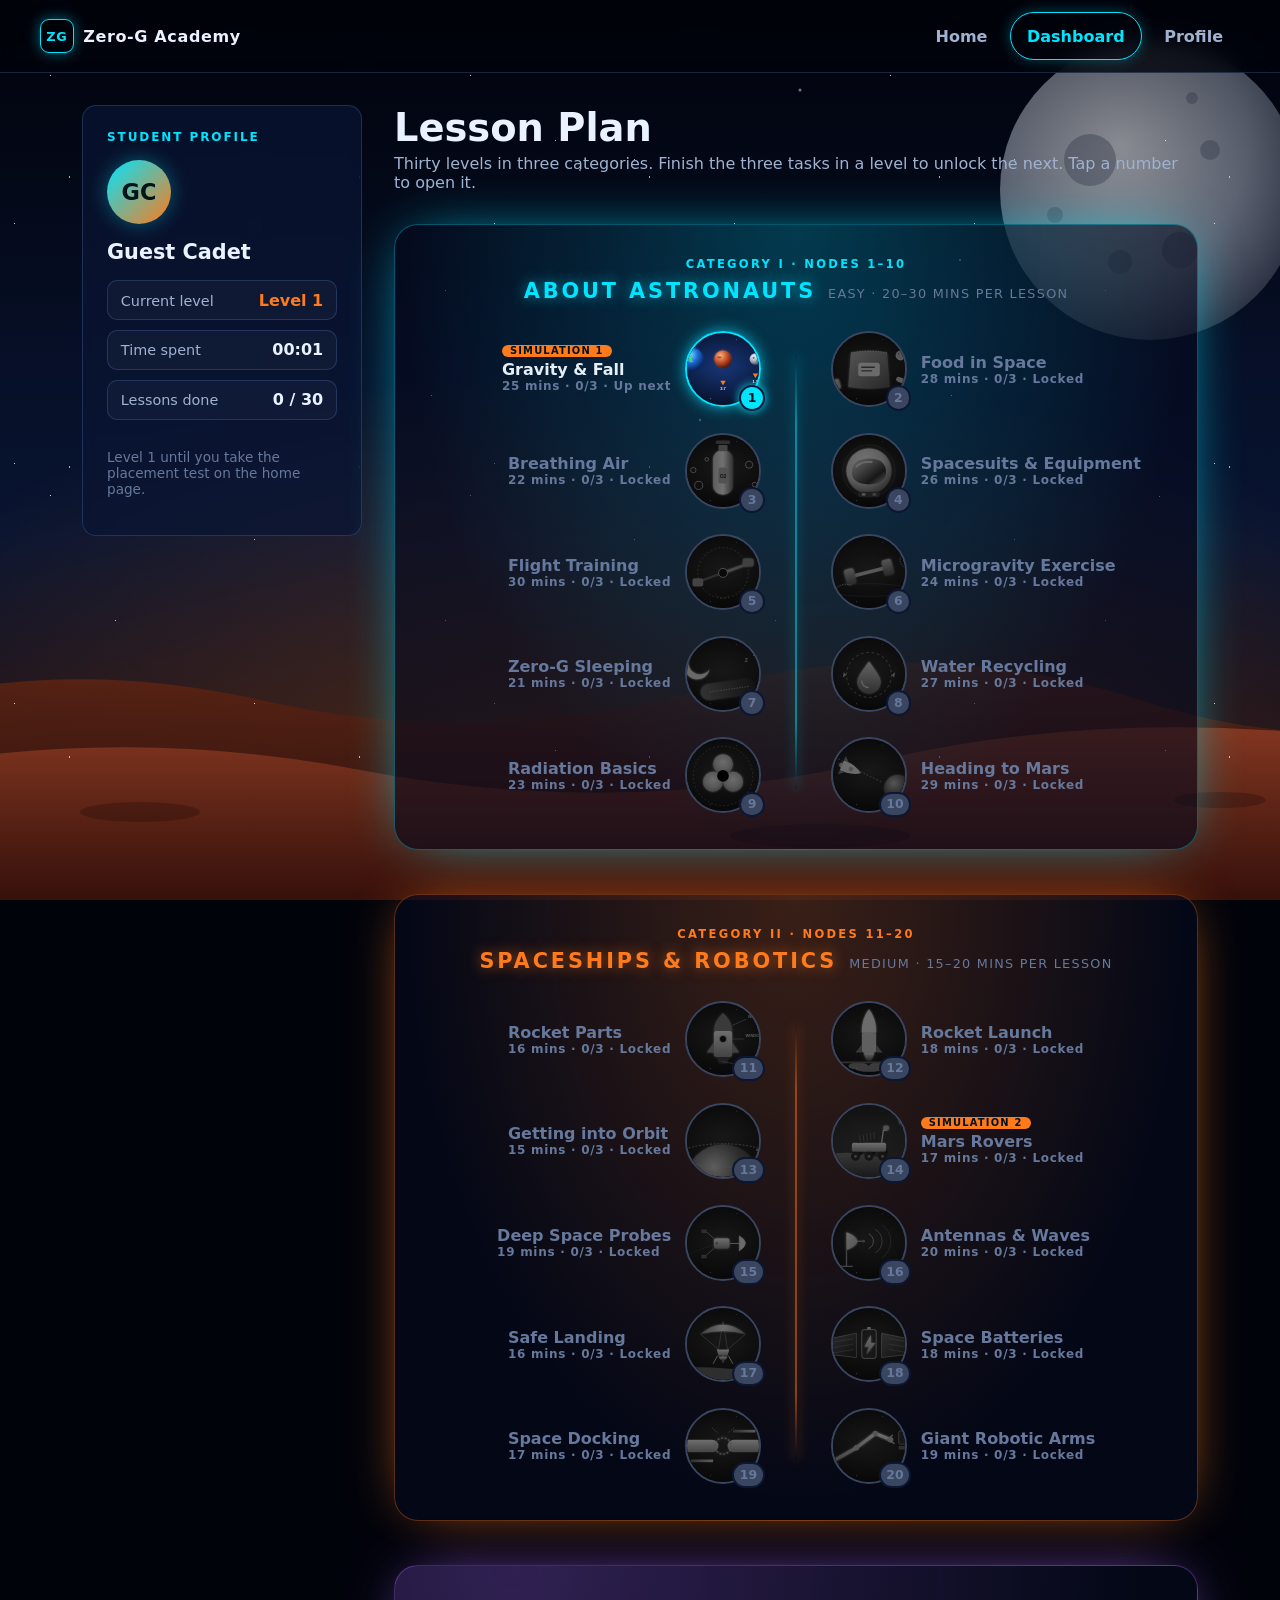
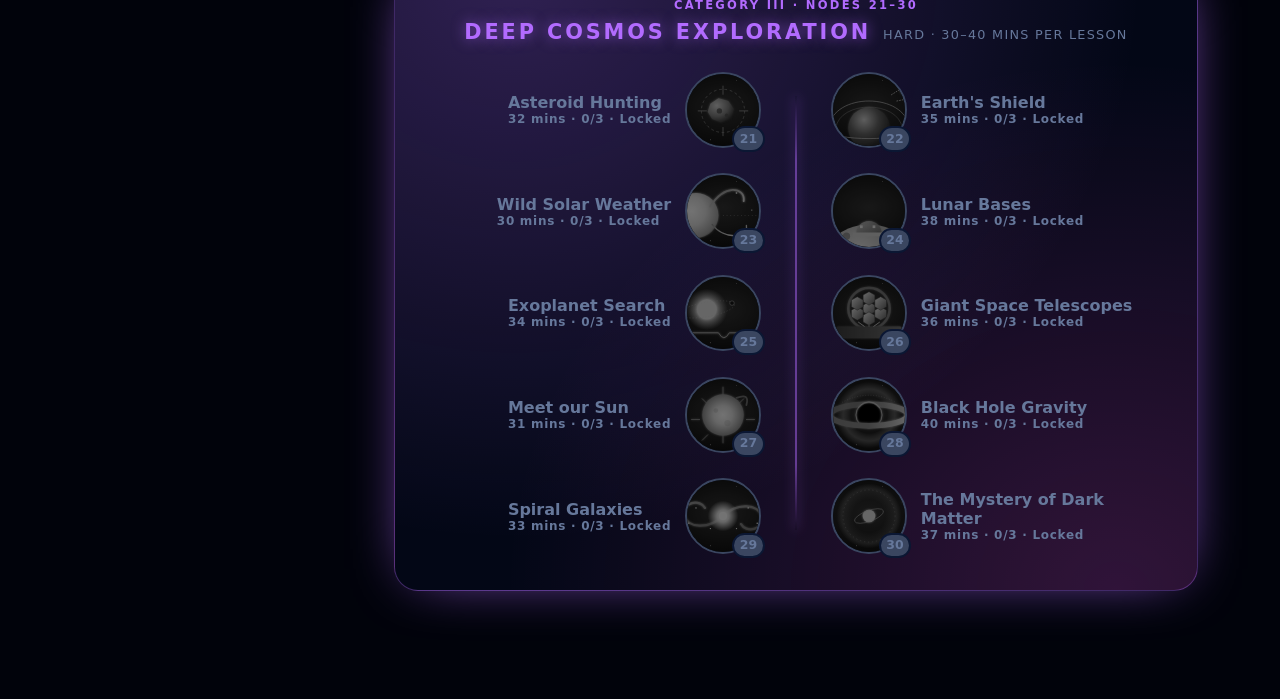
==== commit 84b6e6c4: "Add automatic postMessage listener for dual progress trackers Co-Authored-By: Claude Haiku 5.5 <nore" ====
--- a/dashboard.html
+++ b/dashboard.html
@@ -389,13 +389,13 @@
             button.addEventListener("click", () => toggleTask(activeId, key));
 
             const type = document.createElement("span");
-            type.className = "type";
+            type.className = `type type-${key}`;
             type.textContent = TASK_LABELS[key];
             const title = document.createElement("span");
             title.className = "task-title";
             title.textContent = lesson.subs[key];
             const state = document.createElement("span");
-            state.className = "state";
+            state.className = isDone ? "state is-done" : "state";
             state.textContent = isDone ? "Done" : "To do";
 
             button.append(type, title, state);
@@ -482,6 +482,41 @@
         if (event.target === dialog) dialog.close();
       });
 
+      /* ---------- Mission completion (postMessage from game iframes) ---------- */
+      const CLOSE_AFTER_WIN_MS = 1500;
+
+      /**
+       * Mark every task of a lesson done. Idempotent: replaying a finished level
+       * changes nothing, so "Lessons done" only increases on the first win.
+       */
+      function completeLesson(id) {
+        progress = { ...progress, [id]: [...TASK_KEYS] };
+        writeJSON(TASKS_KEY, progress);
+        renderTree();      // roadmap node takes the is-done style
+        renderProfile();   // sidebar "Lessons done" counter
+        renderModalState(); // sub-task labels and "3/3 tasks completed"
+      }
+
+      window.addEventListener("message", (event) => {
+        // Only trust the simulation frame currently in the modal.
+        const frame = $("study-frame");
+        if (!frame.contentWindow || event.source !== frame.contentWindow) return;
+
+        const data = event.data;
+        if (!data || typeof data !== "object" || data.type !== "LEVEL_COMPLETE") return;
+
+        // Mission number maps to lesson id.
+        const id = Number(data.mission);
+        if (!Number.isInteger(id) || !lessonById(id)) return;
+
+        completeLesson(id);
+
+        // Let the cadet see the updated modal, then close it.
+        setTimeout(() => {
+          if (dialog.open && activeId === id) dialog.close();
+        }, CLOSE_AFTER_WIN_MS);
+      });
+
       renderProfile();
       startTimeTracker();
       renderTree();
--- a/styles.css
+++ b/styles.css
@@ -933,9 +933,11 @@
   width: 100%;
   min-height: 52px;
   display: flex;
+  flex-wrap: wrap;
+  justify-content: space-between;
   align-items: center;
-  gap: 0.75rem;
-  padding: 0.6rem 0.85rem;
+  gap: 1rem;
+  padding: 0.7rem 0.9rem;
   font: inherit;
   text-align: left;
   color: var(--text);
@@ -961,16 +963,54 @@
   font-weight: 600;
 }
 
+/* Category tags and status badges render as separate pills. */
+.task .type,
 .task .state {
   flex: none;
-  font-size: 0.75rem;
-  font-weight: 800;
-  letter-spacing: 0.08em;
+  display: inline-flex;
+  align-items: center;
+  justify-content: center;
+  min-width: 0;
+  padding: 0.3rem 0.7rem;
+  border: 1px solid transparent;
+  border-radius: 999px;
+  font-size: 0.68rem;
+  font-weight: 800;
+  line-height: 1;
+  letter-spacing: 0.1em;
   text-transform: uppercase;
-  color: var(--dim);
-}
-
-.task[aria-pressed="true"] .state { color: var(--ok); }
+  white-space: nowrap;
+}
+
+.task .type-video {
+  color: #7FF3FF;
+  background: rgba(0, 229, 255, 0.16);
+  border-color: rgba(0, 229, 255, 0.45);
+}
+
+.task .type-quiz {
+  color: #D7B8FF;
+  background: rgba(178, 107, 255, 0.18);
+  border-color: rgba(178, 107, 255, 0.5);
+}
+
+.task .type-simulation {
+  color: #FFB27A;
+  background: rgba(255, 122, 26, 0.16);
+  border-color: rgba(255, 122, 26, 0.5);
+}
+
+.task .state {
+  color: var(--muted);
+  background: rgba(255, 255, 255, 0.06);
+  border-color: var(--line-strong);
+}
+
+.task .state.is-done {
+  color: var(--ok);
+  background: rgba(92, 255, 176, 0.16);
+  border-color: rgba(92, 255, 176, 0.5);
+}
 
 .study-panel {
   display: grid;
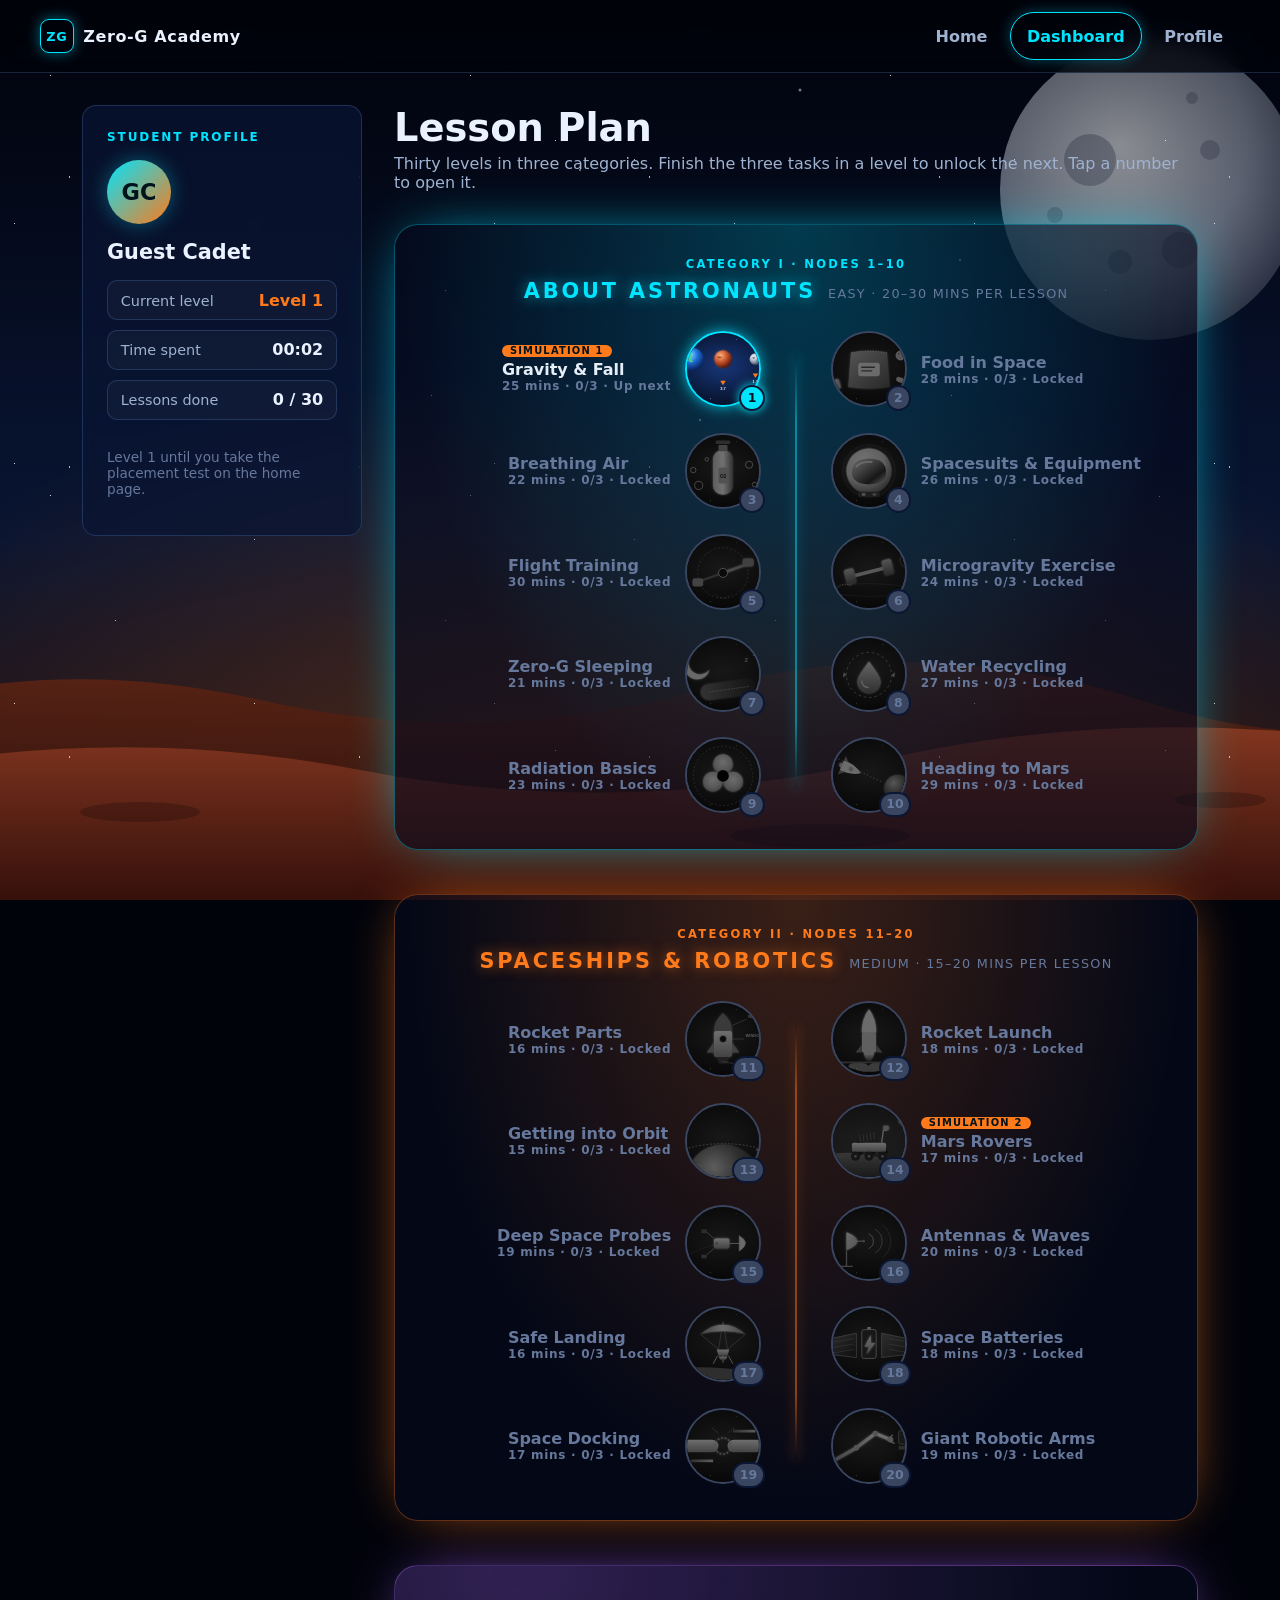
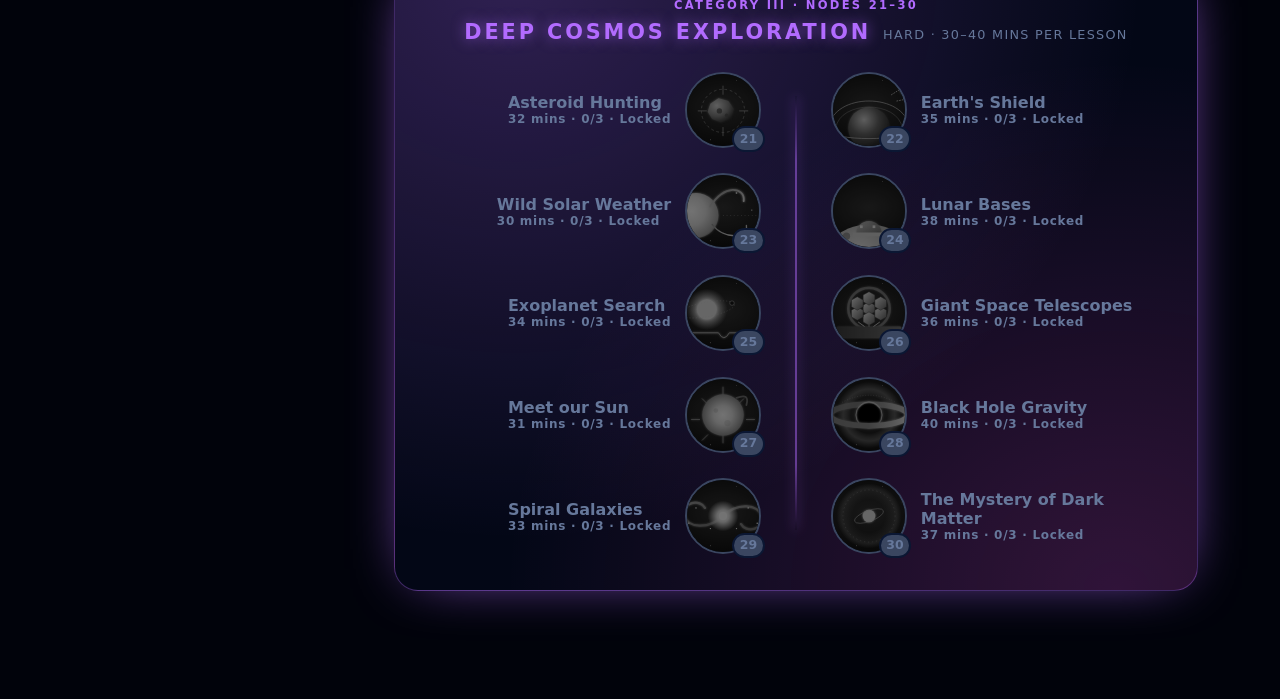
==== commit cad8fb78: "Implement Simulation-Video-Quiz sequential routing inside modal Co-Authored-By: Claude Haiku 5.5 <no" ====
--- a/dashboard.html
+++ b/dashboard.html
@@ -136,7 +136,7 @@
       </section>
 
       <div class="modal-actions">
-        <button id="lesson-close" class="btn btn-orange-ghost" type="button">Close</button>
+        <button id="modal-action-btn" class="btn btn-orange-ghost" type="button">Next</button>
         <button id="study-button" class="btn btn-cyan" type="button">Study</button>
       </div>
     </div>
@@ -147,7 +147,16 @@
       const PROFILE_KEY = "zga.profile.v1";
       const TASKS_KEY = "zga.tasks.v1";
       const GUEST_NAME = "Guest Cadet";
-      const MISSION_ONE_URL = "mission1.html";
+      // Mission 1 carousel: simulation, then video, then quiz.
+      // The video uses the /embed/ form because a watch page refuses to load inside an iframe.
+      const mission1Steps = [
+        "mission1.html",
+        "https://www.youtube.com/embed/suQDwZcnJdg",
+        "quiz1.html",
+      ];
+      let currentStepIndex = 0;
+      let sequenceActive = false;  // true while the Mission 1 carousel is running
+      let quizLocked = false;      // true from the quiz step until QUIZ_PASSED
 
       const { CATEGORIES, LESSONS, TASK_KEYS } = window.ZGA_LESSONS;
       const ART = window.ZGA_ART;
@@ -359,6 +368,12 @@
         $("lesson-time").textContent = `Estimated time: ${lesson.minutes} mins`;
 
         resetStudy();
+        sequenceActive = false;
+        quizLocked = false;
+        currentStepIndex = 0;
+        // Lesson 1 waits for Study before Next is available; other lessons close directly.
+        const awaitingStudy = id === 1 && statusOf(id) !== "locked";
+        setAction(awaitingStudy ? "Next" : "Close", !awaitingStudy);
         renderModalState();
         dialog.showModal();
       }
@@ -434,56 +449,112 @@
         }
       }
 
+      function isLocalStep(url) {
+        return !/^https?:\/\//i.test(url);
+      }
+
+      function setAction(text, enabled) {
+        const btn = $("modal-action-btn");
+        btn.textContent = text;
+        btn.disabled = !enabled;
+      }
+
+      /** Load one carousel step into the iframe. Returns false if it could not be shown. */
+      async function showStep(index) {
+        const url = mission1Steps[index];
+        const stepText = `Step ${index + 1} of ${mission1Steps.length}`;
+        $("study-frame-wrap").hidden = true;
+        $("study-retry").hidden = true;
+        setStudy("loading", `${stepText}: loading…`);
+
+        if (isLocalStep(url)) {
+          const available = await fileAvailable(url);
+          if (currentStepIndex !== index || activeId === null) return false;
+          if (!available) {
+            $("study-frame").removeAttribute("src");
+            $("study-retry").hidden = false;
+            const hint =
+              location.protocol === "file:"
+                ? `Open this page through a local server (for example: python -m http.server) to load ${url}.`
+                : `${url} is not on this branch yet. It will load here once it is merged.`;
+            setStudy("missing", hint);
+            return false;
+          }
+        }
+
+        $("study-frame").src = url;
+        $("study-frame-wrap").hidden = false;
+        setStudy("ready", `${stepText} loaded.`);
+        return true;
+      }
+
+      /** Move the carousel to a step and set the action button to match. */
+      async function goToStep(index) {
+        currentStepIndex = index;
+        const isLast = index === mission1Steps.length - 1;
+        quizLocked = isLast;  // the quiz cannot be left until it is passed
+        setAction(isLast ? "Close" : "Next", false);
+        $("study-button").disabled = true;
+
+        const loaded = await showStep(index);
+        if (currentStepIndex !== index || activeId === null) return; // moved on or closed
+        $("study-button").disabled = statusOf(activeId) === "locked";
+
+        if (!loaded) {
+          // Never trap the cadet on a missing file: the button becomes an exit.
+          quizLocked = false;
+          setAction("Close", true);
+        } else if (isLast) {
+          setAction("Close", false);
+        } else {
+          setAction("Next", true);
+        }
+      }
+
       async function startStudy() {
         if (activeId === null || statusOf(activeId) === "locked") return;
         const id = activeId;
         const lesson = lessonById(id);
 
-        // Only lesson 1 has a built simulation for now. Others show a coming-soon note.
+        // Only lesson 1 has a carousel for now. Others show a coming-soon note.
         if (id !== 1) {
           $("study-frame-wrap").hidden = true;
           setStudy("idle", `The ${lesson.title} simulation is coming soon.`);
           return;
         }
 
-        $("study-button").disabled = true;
-        $("study-retry").hidden = true;
-        $("study-frame-wrap").hidden = true;
-        setStudy("loading", `Checking for ${MISSION_ONE_URL}…`);
-
-        const available = await fileAvailable(MISSION_ONE_URL);
-        $("study-button").disabled = statusOf(id) === "locked";
-        if (activeId !== id) return; // the cadet moved to another lesson meanwhile
-
-        if (available) {
-          $("study-frame").src = MISSION_ONE_URL;
-          $("study-frame-wrap").hidden = false;
-          setStudy("ready", "Simulation loaded below.");
-        } else {
-          $("study-frame").removeAttribute("src");
-          $("study-retry").hidden = false;
-          const hint =
-            location.protocol === "file:"
-              ? `Open this page through a local server (for example: python -m http.server) to load ${MISSION_ONE_URL}.`
-              : `${MISSION_ONE_URL} is not on this branch yet. It will load here once it is merged.`;
-          setStudy("missing", hint);
-        }
-      }
+        sequenceActive = true;
+        await goToStep(0);
+      }
+
+      const actionBtn = $("modal-action-btn");
 
       $("study-button").addEventListener("click", startStudy);
-      $("study-retry").addEventListener("click", startStudy);
-      $("lesson-close").addEventListener("click", () => dialog.close());
-
+      $("study-retry").addEventListener("click", () => goToStep(currentStepIndex));
+      actionBtn.addEventListener("click", () => {
+        if (!sequenceActive || currentStepIndex === mission1Steps.length - 1) {
+          dialog.close();
+          return;
+        }
+        goToStep(currentStepIndex + 1);
+      });
+
+      // Escape must not exit while the quiz is locked.
+      dialog.addEventListener("cancel", (event) => {
+        if (quizLocked) event.preventDefault();
+      });
       dialog.addEventListener("close", () => {
-        $("study-frame").removeAttribute("src"); // stop any running simulation
+        $("study-frame").removeAttribute("src"); // stop any running step
         activeId = null;
+        sequenceActive = false;
+        quizLocked = false;
+        currentStepIndex = 0;
       });
       dialog.addEventListener("click", (event) => {
-        if (event.target === dialog) dialog.close();
+        if (event.target === dialog && !quizLocked) dialog.close();
       });
 
-      /* ---------- Mission completion (postMessage from game iframes) ---------- */
-      const CLOSE_AFTER_WIN_MS = 1500;
+      /* ---------- Quiz completion (postMessage from the quiz frame) ---------- */
 
       /**
        * Mark every task of a lesson done. Idempotent: replaying a finished level
@@ -498,23 +569,18 @@
       }
 
       window.addEventListener("message", (event) => {
-        // Only trust the simulation frame currently in the modal.
+        // Only trust the frame currently in the modal.
         const frame = $("study-frame");
         if (!frame.contentWindow || event.source !== frame.contentWindow) return;
 
         const data = event.data;
-        if (!data || typeof data !== "object" || data.type !== "LEVEL_COMPLETE") return;
-
-        // Mission number maps to lesson id.
-        const id = Number(data.mission);
-        if (!Number.isInteger(id) || !lessonById(id)) return;
-
-        completeLesson(id);
-
-        // Let the cadet see the updated modal, then close it.
-        setTimeout(() => {
-          if (dialog.open && activeId === id) dialog.close();
-        }, CLOSE_AFTER_WIN_MS);
+        if (!data || typeof data !== "object" || data.type !== "QUIZ_PASSED") return;
+        if (!sequenceActive || activeId === null || currentStepIndex !== mission1Steps.length - 1) return;
+
+        quizLocked = false;
+        setAction("Close", true);
+        completeLesson(activeId);
+        setStudy("ready", "Quiz passed. Close the lesson when you are ready.");
       });
 
       renderProfile();
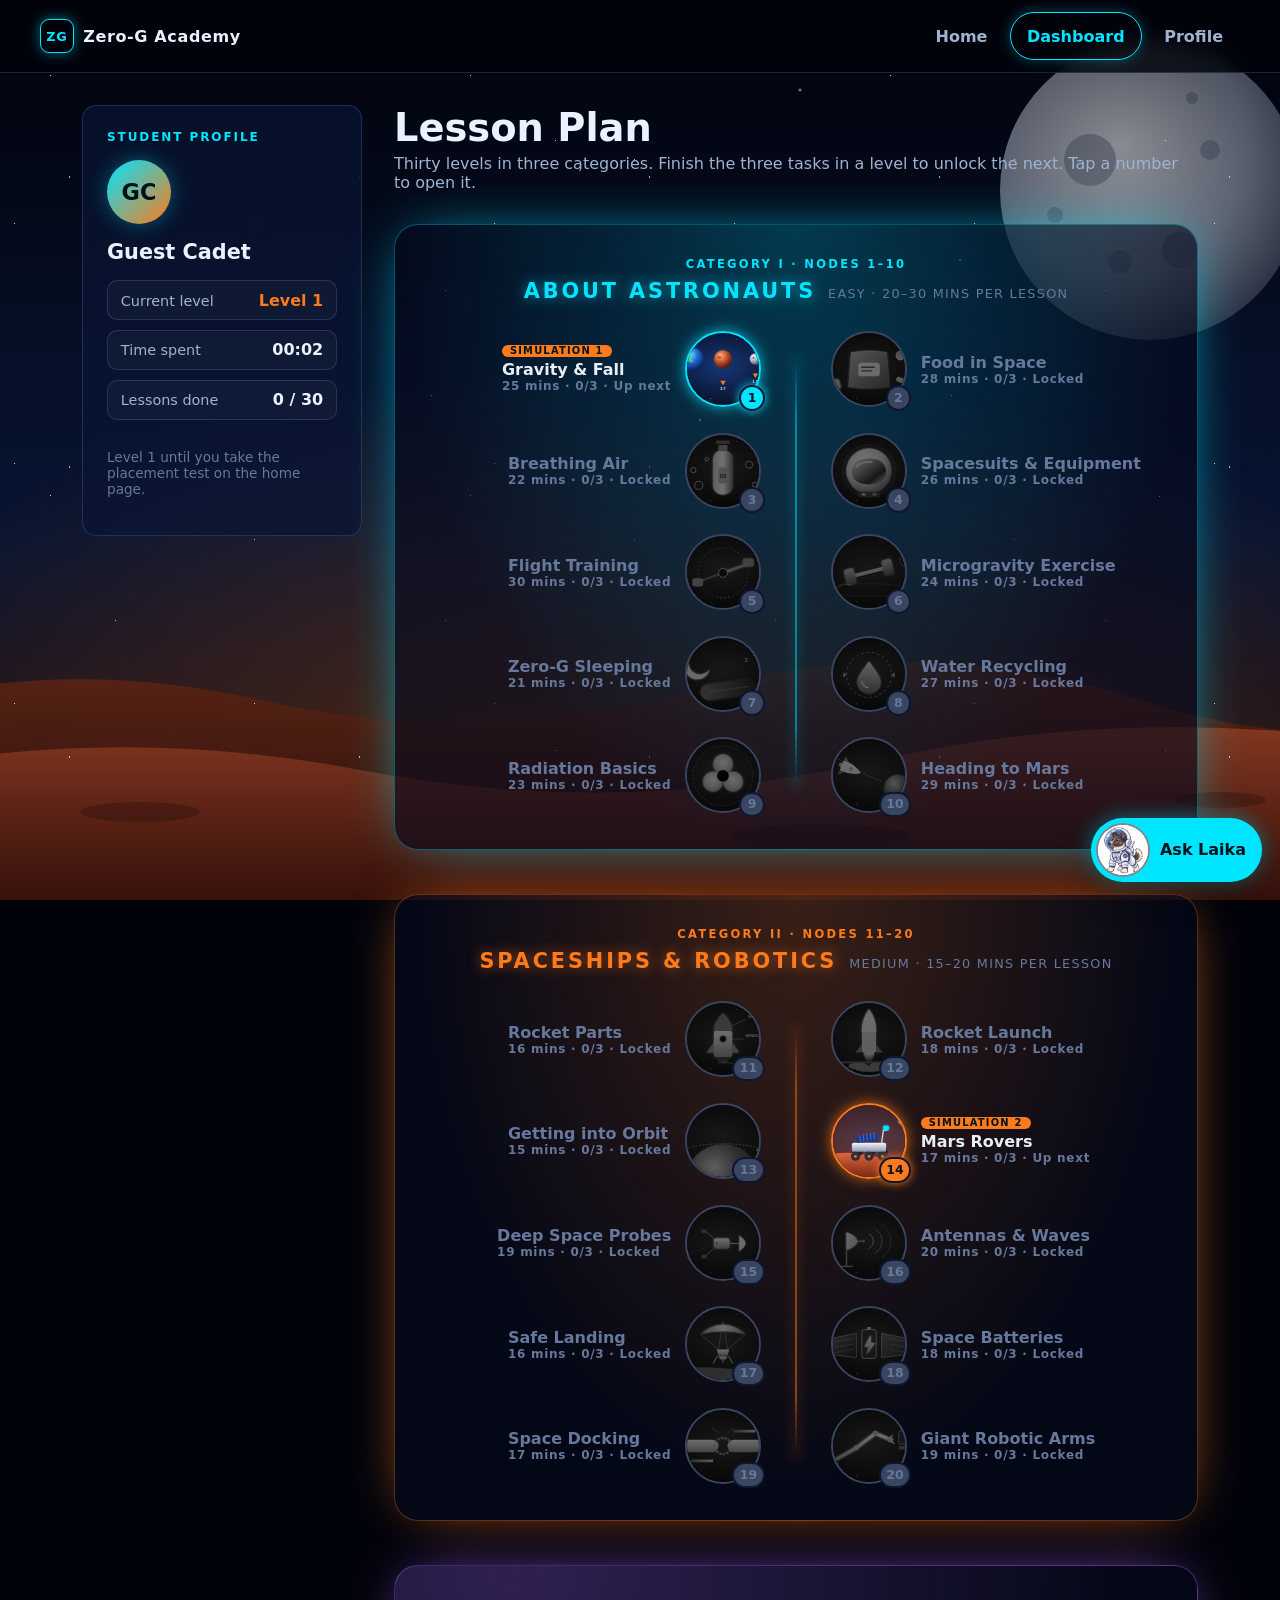
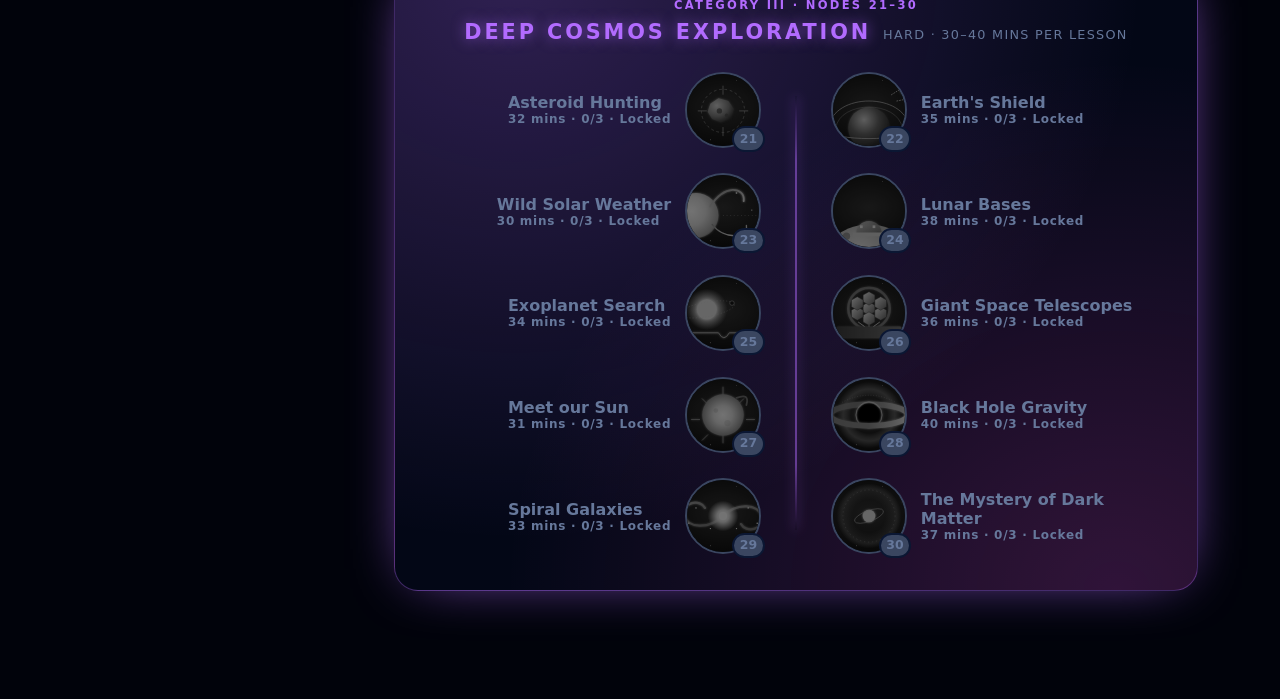
==== commit 206a9608: "feat(core): add streaming Laika space guide" ====
--- a/dashboard.html
+++ b/dashboard.html
@@ -5,7 +5,9 @@
   <meta name="viewport" content="width=device-width, initial-scale=1, viewport-fit=cover">
   <title>Dashboard | Zero-G Academy</title>
   <link rel="stylesheet" href="styles.css">
-  <script src="lesson-data.js"></script>
+  <link rel="stylesheet" href="src/core/chat-widget.css?v=20261115">
+  <script src="src/core/chat-widget.js?v=20261115" defer></script>
+  <script src="lesson-data.js?v=20261115"></script>
   <script src="lesson-art.js"></script>
 </head>
 <body class="has-scene">
@@ -147,15 +149,24 @@
       const PROFILE_KEY = "zga.profile.v1";
       const TASKS_KEY = "zga.tasks.v1";
       const GUEST_NAME = "Guest Cadet";
-      // Mission 1 carousel: simulation, then video, then quiz.
+      // Implemented study routes. Lessons 1 and 14 use three-step carousels.
       // The video uses the /embed/ form because a watch page refuses to load inside an iframe.
-      const mission1Steps = [
-        "mission1.html",
-        "https://www.youtube.com/embed/suQDwZcnJdg",
-        "quiz1.html",
-      ];
+      const LESSON_STUDY_STEPS = Object.freeze({
+        1: Object.freeze([
+          "mission1.html",
+          "https://www.youtube.com/embed/suQDwZcnJdg",
+          "quiz1.html",
+        ]),
+        14: Object.freeze([
+          "src/missions/mars-gravity/index.html",
+          "https://www.youtube.com/embed/9bLhVJKoIOg",
+          "src/missions/mars-gravity/quiz.html",
+        ]),
+      });
+      const QUIZ_LESSONS = new Set([1, 14]);
+      let studySteps = [];
       let currentStepIndex = 0;
-      let sequenceActive = false;  // true while the Mission 1 carousel is running
+      let sequenceActive = false;  // true while an implemented study sequence is running
       let quizLocked = false;      // true from the quiz step until QUIZ_PASSED
 
       const { CATEGORIES, LESSONS, TASK_KEYS } = window.ZGA_LESSONS;
@@ -202,6 +213,9 @@
       /** Sequential rule: done if all tasks are complete, current if first not done, else locked. */
       function statusOf(id) {
         if (isLessonDone(id)) return "done";
+        // Lesson 14 is an explicitly enabled preview while the rest of the roadmap
+        // continues to use the normal sequential unlock rule.
+        if (id === 14) return "current";
         const firstOpen = LESSONS.find((lesson) => !isLessonDone(lesson.id));
         return firstOpen && firstOpen.id === id ? "current" : "locked";
       }
@@ -211,6 +225,17 @@
         const current = doneTasks(id);
         const next = current.includes(key) ? current.filter((k) => k !== key) : [...current, key];
         progress = { ...progress, [id]: next };
+        writeJSON(TASKS_KEY, progress);
+        renderTree();
+        renderProfile();
+        renderModalState();
+      }
+
+      /** Mark one task complete without toggling it off when a simulation replays. */
+      function completeTask(id, key) {
+        const current = doneTasks(id);
+        if (current.includes(key)) return;
+        progress = { ...progress, [id]: [...current, key] };
         writeJSON(TASKS_KEY, progress);
         renderTree();
         renderProfile();
@@ -371,8 +396,8 @@
         sequenceActive = false;
         quizLocked = false;
         currentStepIndex = 0;
-        // Lesson 1 waits for Study before Next is available; other lessons close directly.
-        const awaitingStudy = id === 1 && statusOf(id) !== "locked";
+        studySteps = LESSON_STUDY_STEPS[id] || [];
+        const awaitingStudy = studySteps.length > 0 && statusOf(id) !== "locked";
         setAction(awaitingStudy ? "Next" : "Close", !awaitingStudy);
         renderModalState();
         dialog.showModal();
@@ -461,8 +486,8 @@
 
       /** Load one carousel step into the iframe. Returns false if it could not be shown. */
       async function showStep(index) {
-        const url = mission1Steps[index];
-        const stepText = `Step ${index + 1} of ${mission1Steps.length}`;
+        const url = studySteps[index];
+        const stepText = `Step ${index + 1} of ${studySteps.length}`;
         $("study-frame-wrap").hidden = true;
         $("study-retry").hidden = true;
         setStudy("loading", `${stepText}: loading…`);
@@ -491,8 +516,9 @@
       /** Move the carousel to a step and set the action button to match. */
       async function goToStep(index) {
         currentStepIndex = index;
-        const isLast = index === mission1Steps.length - 1;
-        quizLocked = isLast;  // the quiz cannot be left until it is passed
+        const isLast = index === studySteps.length - 1;
+        const isQuiz = QUIZ_LESSONS.has(activeId) && isLast;
+        quizLocked = isQuiz;  // A quiz step cannot be left until it is passed
         setAction(isLast ? "Close" : "Next", false);
         $("study-button").disabled = true;
 
@@ -504,10 +530,10 @@
           // Never trap the cadet on a missing file: the button becomes an exit.
           quizLocked = false;
           setAction("Close", true);
-        } else if (isLast) {
+        } else if (isQuiz) {
           setAction("Close", false);
         } else {
-          setAction("Next", true);
+          setAction(isLast ? "Close" : "Next", true);
         }
       }
 
@@ -516,8 +542,7 @@
         const id = activeId;
         const lesson = lessonById(id);
 
-        // Only lesson 1 has a carousel for now. Others show a coming-soon note.
-        if (id !== 1) {
+        if (studySteps.length === 0) {
           $("study-frame-wrap").hidden = true;
           setStudy("idle", `The ${lesson.title} simulation is coming soon.`);
           return;
@@ -532,7 +557,7 @@
       $("study-button").addEventListener("click", startStudy);
       $("study-retry").addEventListener("click", () => goToStep(currentStepIndex));
       actionBtn.addEventListener("click", () => {
-        if (!sequenceActive || currentStepIndex === mission1Steps.length - 1) {
+        if (!sequenceActive || currentStepIndex === studySteps.length - 1) {
           dialog.close();
           return;
         }
@@ -549,6 +574,7 @@
         sequenceActive = false;
         quizLocked = false;
         currentStepIndex = 0;
+        studySteps = [];
       });
       dialog.addEventListener("click", (event) => {
         if (event.target === dialog && !quizLocked) dialog.close();
@@ -571,11 +597,26 @@
       window.addEventListener("message", (event) => {
         // Only trust the frame currently in the modal.
         const frame = $("study-frame");
+        if (event.origin !== window.location.origin) return;
         if (!frame.contentWindow || event.source !== frame.contentWindow) return;
 
         const data = event.data;
-        if (!data || typeof data !== "object" || data.type !== "QUIZ_PASSED") return;
-        if (!sequenceActive || activeId === null || currentStepIndex !== mission1Steps.length - 1) return;
+        if (!data || typeof data !== "object" || !sequenceActive || activeId === null) return;
+
+        if (
+          data.type === "ZGA_MISSION_COMPLETE" &&
+          data.missionId === "mars-gravity" &&
+          Number.isInteger(data.score) &&
+          data.score >= 0 &&
+          activeId === 14
+        ) {
+          completeTask(14, "simulation");
+          setStudy("ready", "Rover challenge complete. Your simulation progress is saved.");
+          return;
+        }
+
+        if (data.type !== "QUIZ_PASSED") return;
+        if (currentStepIndex !== studySteps.length - 1) return;
 
         quizLocked = false;
         setAction("Close", true);
--- a/src/core/chat-widget.css
+++ b/src/core/chat-widget.css
@@ -0,0 +1,363 @@
+:root {
+  --laika-bg: #071126;
+  --laika-panel: #0b1733;
+  --laika-panel-2: #111f3d;
+  --laika-line: rgba(133, 181, 255, 0.3);
+  --laika-text: #eaf2ff;
+  --laika-muted: #adbed9;
+  --laika-cyan: #00e5ff;
+  --laika-orange: #ff8a32;
+  --laika-success: #5cffb0;
+}
+
+.space-chat-root,
+.space-chat-root * {
+  box-sizing: border-box;
+}
+
+.space-chat-root {
+  position: fixed;
+  right: max(18px, env(safe-area-inset-right));
+  bottom: max(18px, env(safe-area-inset-bottom));
+  z-index: 1000;
+  color: var(--laika-text);
+  font-family: var(--font, "Inter", "Segoe UI", system-ui, sans-serif);
+}
+
+.space-chat-launcher {
+  min-width: 64px;
+  min-height: 64px;
+  padding: 5px 16px 5px 5px;
+  display: flex;
+  align-items: center;
+  gap: 10px;
+  color: #00121c;
+  border: 0;
+  border-radius: 999px;
+  background: var(--laika-cyan);
+  box-shadow: 0 12px 34px rgba(0, 0, 0, 0.42), 0 0 20px rgba(0, 229, 255, 0.48);
+  cursor: pointer;
+  font: 800 16px/1 var(--font, "Inter", "Segoe UI", system-ui, sans-serif);
+  transition: transform 160ms ease, box-shadow 160ms ease;
+}
+
+.space-chat-launcher:hover {
+  transform: translateY(-2px);
+  box-shadow: 0 16px 38px rgba(0, 0, 0, 0.48), 0 0 28px rgba(0, 229, 255, 0.66);
+}
+
+.space-chat-launcher[aria-expanded="true"] {
+  opacity: 0;
+  pointer-events: none;
+}
+
+.space-chat-launcher img {
+  width: 54px;
+  height: 54px;
+  object-fit: cover;
+  border: 2px solid rgba(0, 18, 28, 0.5);
+  border-radius: 50%;
+  background: #fff;
+}
+
+.space-chat-panel {
+  position: absolute;
+  right: 0;
+  bottom: 0;
+  width: min(410px, calc(100vw - 24px));
+  height: min(650px, calc(100vh - 36px));
+  display: grid;
+  grid-template-rows: auto minmax(0, 1fr) auto;
+  overflow: hidden;
+  border: 1px solid var(--laika-line);
+  border-radius: 22px;
+  background: rgba(7, 17, 38, 0.97);
+  box-shadow: 0 24px 70px rgba(0, 0, 0, 0.62), 0 0 30px rgba(0, 229, 255, 0.14);
+  backdrop-filter: blur(18px);
+  transform-origin: bottom right;
+  animation: laika-chat-open 180ms ease-out;
+}
+
+.space-chat-panel[hidden] {
+  display: none;
+}
+
+.space-chat-header {
+  min-height: 82px;
+  padding: 12px 14px;
+  display: flex;
+  align-items: center;
+  gap: 12px;
+  border-bottom: 1px solid var(--laika-line);
+  background: linear-gradient(135deg, rgba(0, 229, 255, 0.12), rgba(255, 138, 50, 0.08));
+}
+
+.space-chat-header img {
+  width: 56px;
+  height: 56px;
+  object-fit: cover;
+  border: 2px solid var(--laika-cyan);
+  border-radius: 50%;
+  background: #fff;
+}
+
+.space-chat-identity {
+  min-width: 0;
+  flex: 1;
+}
+
+.space-chat-name,
+.space-chat-status {
+  margin: 0;
+}
+
+.space-chat-name {
+  font-size: 20px;
+  font-weight: 850;
+}
+
+.space-chat-status {
+  display: flex;
+  align-items: center;
+  gap: 7px;
+  color: var(--laika-muted);
+  font-size: 14px;
+}
+
+.space-chat-status::before {
+  width: 8px;
+  height: 8px;
+  content: "";
+  border-radius: 50%;
+  background: var(--laika-success);
+  box-shadow: 0 0 8px var(--laika-success);
+}
+
+.space-chat-close {
+  width: 48px;
+  height: 48px;
+  display: grid;
+  place-items: center;
+  flex: 0 0 auto;
+  color: var(--laika-text);
+  border: 1px solid transparent;
+  border-radius: 50%;
+  background: transparent;
+  cursor: pointer;
+  font: 400 30px/1 var(--font, "Inter", "Segoe UI", system-ui, sans-serif);
+}
+
+.space-chat-close:hover {
+  border-color: var(--laika-line);
+  background: rgba(255, 255, 255, 0.06);
+}
+
+.space-chat-log {
+  min-height: 0;
+  margin: 0;
+  padding: 18px 14px 24px;
+  display: flex;
+  flex-direction: column;
+  gap: 12px;
+  overflow-y: auto;
+  overscroll-behavior: contain;
+  scroll-behavior: smooth;
+}
+
+.space-chat-welcome {
+  padding: 14px;
+  display: grid;
+  grid-template-columns: 72px 1fr;
+  gap: 12px;
+  align-items: center;
+  border: 1px solid rgba(255, 138, 50, 0.35);
+  border-radius: 16px;
+  background: rgba(255, 138, 50, 0.08);
+}
+
+.space-chat-welcome img {
+  width: 72px;
+  height: 72px;
+  object-fit: cover;
+  border-radius: 14px;
+  background: #fff;
+}
+
+.space-chat-welcome p {
+  margin: 0;
+  color: var(--laika-muted);
+  font-size: 16px;
+  line-height: 1.45;
+}
+
+.space-chat-welcome strong {
+  display: block;
+  margin-bottom: 2px;
+  color: var(--laika-text);
+  font-size: 18px;
+}
+
+.space-chat-suggestions {
+  display: flex;
+  flex-wrap: wrap;
+  gap: 8px;
+}
+
+.space-chat-suggestion {
+  min-height: 42px;
+  padding: 8px 12px;
+  color: var(--laika-cyan);
+  border: 1px solid rgba(0, 229, 255, 0.42);
+  border-radius: 999px;
+  background: rgba(0, 229, 255, 0.07);
+  cursor: pointer;
+  font: 700 14px/1.25 var(--font, "Inter", "Segoe UI", system-ui, sans-serif);
+}
+
+.space-chat-suggestion:hover {
+  background: rgba(0, 229, 255, 0.14);
+}
+
+.space-chat-message {
+  max-width: 86%;
+  margin: 0;
+  padding: 11px 13px;
+  white-space: pre-wrap;
+  overflow-wrap: anywhere;
+  border-radius: 15px;
+  font-size: 17px;
+  line-height: 1.5;
+}
+
+.space-chat-message[data-role="user"] {
+  align-self: flex-end;
+  color: #00121c;
+  border-bottom-right-radius: 4px;
+  background: var(--laika-cyan);
+}
+
+.space-chat-message[data-role="model"] {
+  align-self: flex-start;
+  border: 1px solid var(--laika-line);
+  border-bottom-left-radius: 4px;
+  background: var(--laika-panel-2);
+}
+
+.space-chat-message.is-streaming::after {
+  display: inline-block;
+  width: 7px;
+  height: 18px;
+  margin-left: 3px;
+  content: "";
+  vertical-align: -3px;
+  background: var(--laika-cyan);
+  animation: laika-cursor 800ms steps(2, jump-none) infinite;
+}
+
+.space-chat-form {
+  padding: 12px;
+  display: grid;
+  grid-template-columns: minmax(0, 1fr) 48px;
+  gap: 9px;
+  align-items: end;
+  border-top: 1px solid var(--laika-line);
+  background: var(--laika-panel);
+}
+
+.space-chat-input-wrap {
+  min-width: 0;
+}
+
+.space-chat-input {
+  width: 100%;
+  min-height: 48px;
+  max-height: 112px;
+  padding: 12px 13px;
+  resize: none;
+  color: var(--laika-text);
+  border: 1px solid var(--laika-line);
+  border-radius: 14px;
+  outline: 0;
+  background: rgba(1, 7, 20, 0.72);
+  font: 17px/1.35 var(--font, "Inter", "Segoe UI", system-ui, sans-serif);
+}
+
+.space-chat-input::placeholder {
+  color: #8294b1;
+}
+
+.space-chat-input:focus {
+  border-color: var(--laika-cyan);
+  box-shadow: 0 0 0 3px rgba(0, 229, 255, 0.12);
+}
+
+.space-chat-meta {
+  margin: 5px 3px 0;
+  color: var(--laika-muted);
+  font-size: 12px;
+  line-height: 1.25;
+}
+
+.space-chat-send {
+  width: 48px;
+  height: 48px;
+  display: grid;
+  place-items: center;
+  color: #00121c;
+  border: 0;
+  border-radius: 50%;
+  background: var(--laika-cyan);
+  cursor: pointer;
+  font-size: 23px;
+  font-weight: 900;
+}
+
+.space-chat-send:disabled,
+.space-chat-suggestion:disabled {
+  cursor: not-allowed;
+  opacity: 0.42;
+}
+
+.space-chat-launcher:focus-visible,
+.space-chat-close:focus-visible,
+.space-chat-suggestion:focus-visible,
+.space-chat-input:focus-visible,
+.space-chat-send:focus-visible {
+  outline: 3px solid #fff;
+  outline-offset: 3px;
+}
+
+@keyframes laika-chat-open {
+  from { opacity: 0; transform: translateY(14px) scale(0.96); }
+  to { opacity: 1; transform: translateY(0) scale(1); }
+}
+
+@keyframes laika-cursor {
+  50% { opacity: 0; }
+}
+
+@media (max-width: 520px) {
+  .space-chat-root {
+    right: 12px;
+    bottom: 12px;
+  }
+
+  .space-chat-panel {
+    width: calc(100vw - 24px);
+    height: calc(100dvh - 24px);
+    border-radius: 18px;
+  }
+
+  .space-chat-launcher {
+    padding-right: 12px;
+  }
+}
+
+@media (prefers-reduced-motion: reduce) {
+  .space-chat-panel,
+  .space-chat-message.is-streaming::after,
+  .space-chat-launcher {
+    animation: none;
+    transition: none;
+  }
+}
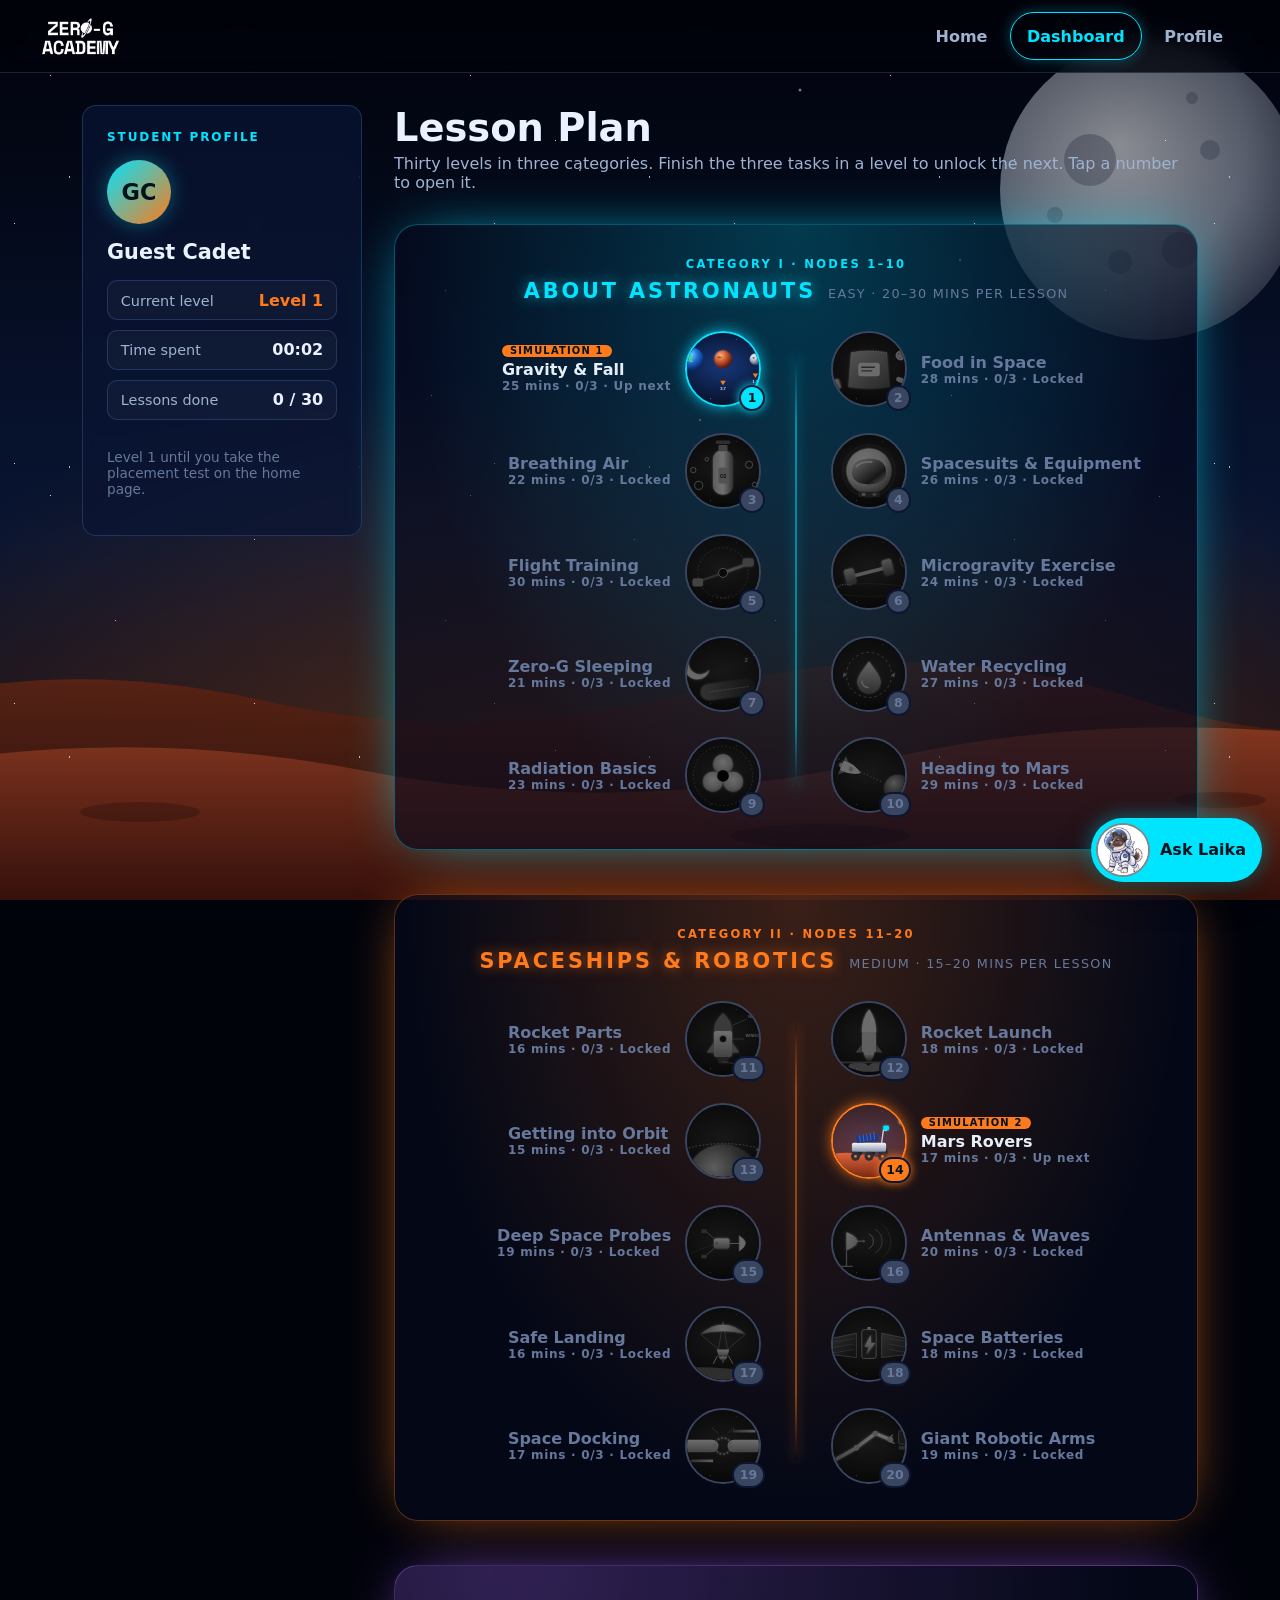
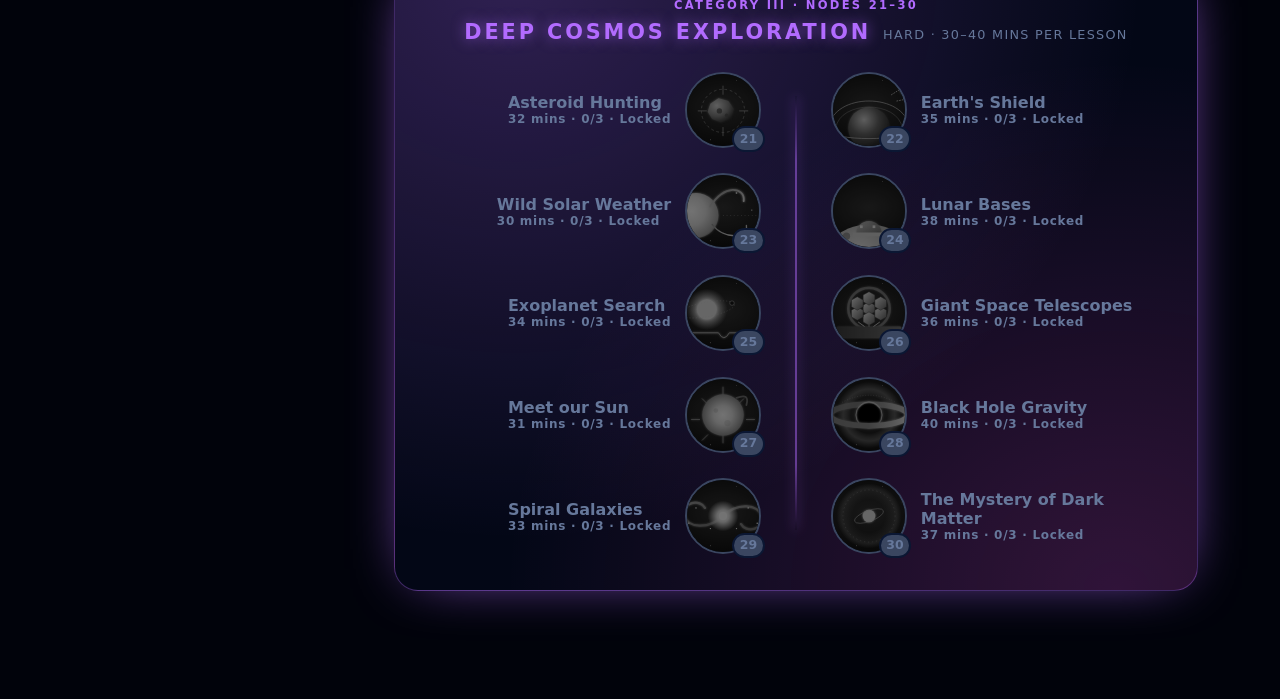
==== commit 69065fc5: "feat(core): replace header mark with white academy logo" ====
--- a/dashboard.html
+++ b/dashboard.html
@@ -63,9 +63,10 @@
   </div>
 
   <header class="topnav">
-    <a class="brand" href="index.html">
-      <span class="brand-mark" aria-hidden="true">ZG</span>
-      <span>Zero-G Academy</span>
+    <a class="brand" href="index.html" aria-label="Zero-G Academy home">
+      <span class="brand-logo-frame" aria-hidden="true">
+        <img class="brand-logo" src="ZERO-G%20ACADEMY_White.png" alt="">
+      </span>
     </a>
     <nav aria-label="Main">
       <ul class="nav-links">
--- a/styles.css
+++ b/styles.css
@@ -111,23 +111,26 @@
 .brand {
   display: flex;
   align-items: center;
-  gap: 0.6rem;
   color: var(--text);
-  font-weight: 800;
-  letter-spacing: 0.04em;
   text-decoration: none;
 }
 
-.brand-mark {
-  display: grid;
-  place-items: center;
-  width: 2.1rem;
-  height: 2.1rem;
-  border: 1px solid var(--cyan);
-  border-radius: 9px;
-  color: var(--cyan);
-  font-size: 0.8rem;
-  box-shadow: 0 0 14px rgba(0, 229, 255, 0.45);
+.brand-logo-frame {
+  position: relative;
+  width: 5.125rem;
+  height: 2.5rem;
+  flex: 0 0 auto;
+  overflow: hidden;
+}
+
+.brand-logo {
+  position: absolute;
+  top: -0.375rem;
+  left: -2.125rem;
+  width: 9.3125rem;
+  max-width: none;
+  height: auto;
+  display: block;
 }
 
 .nav-links {
